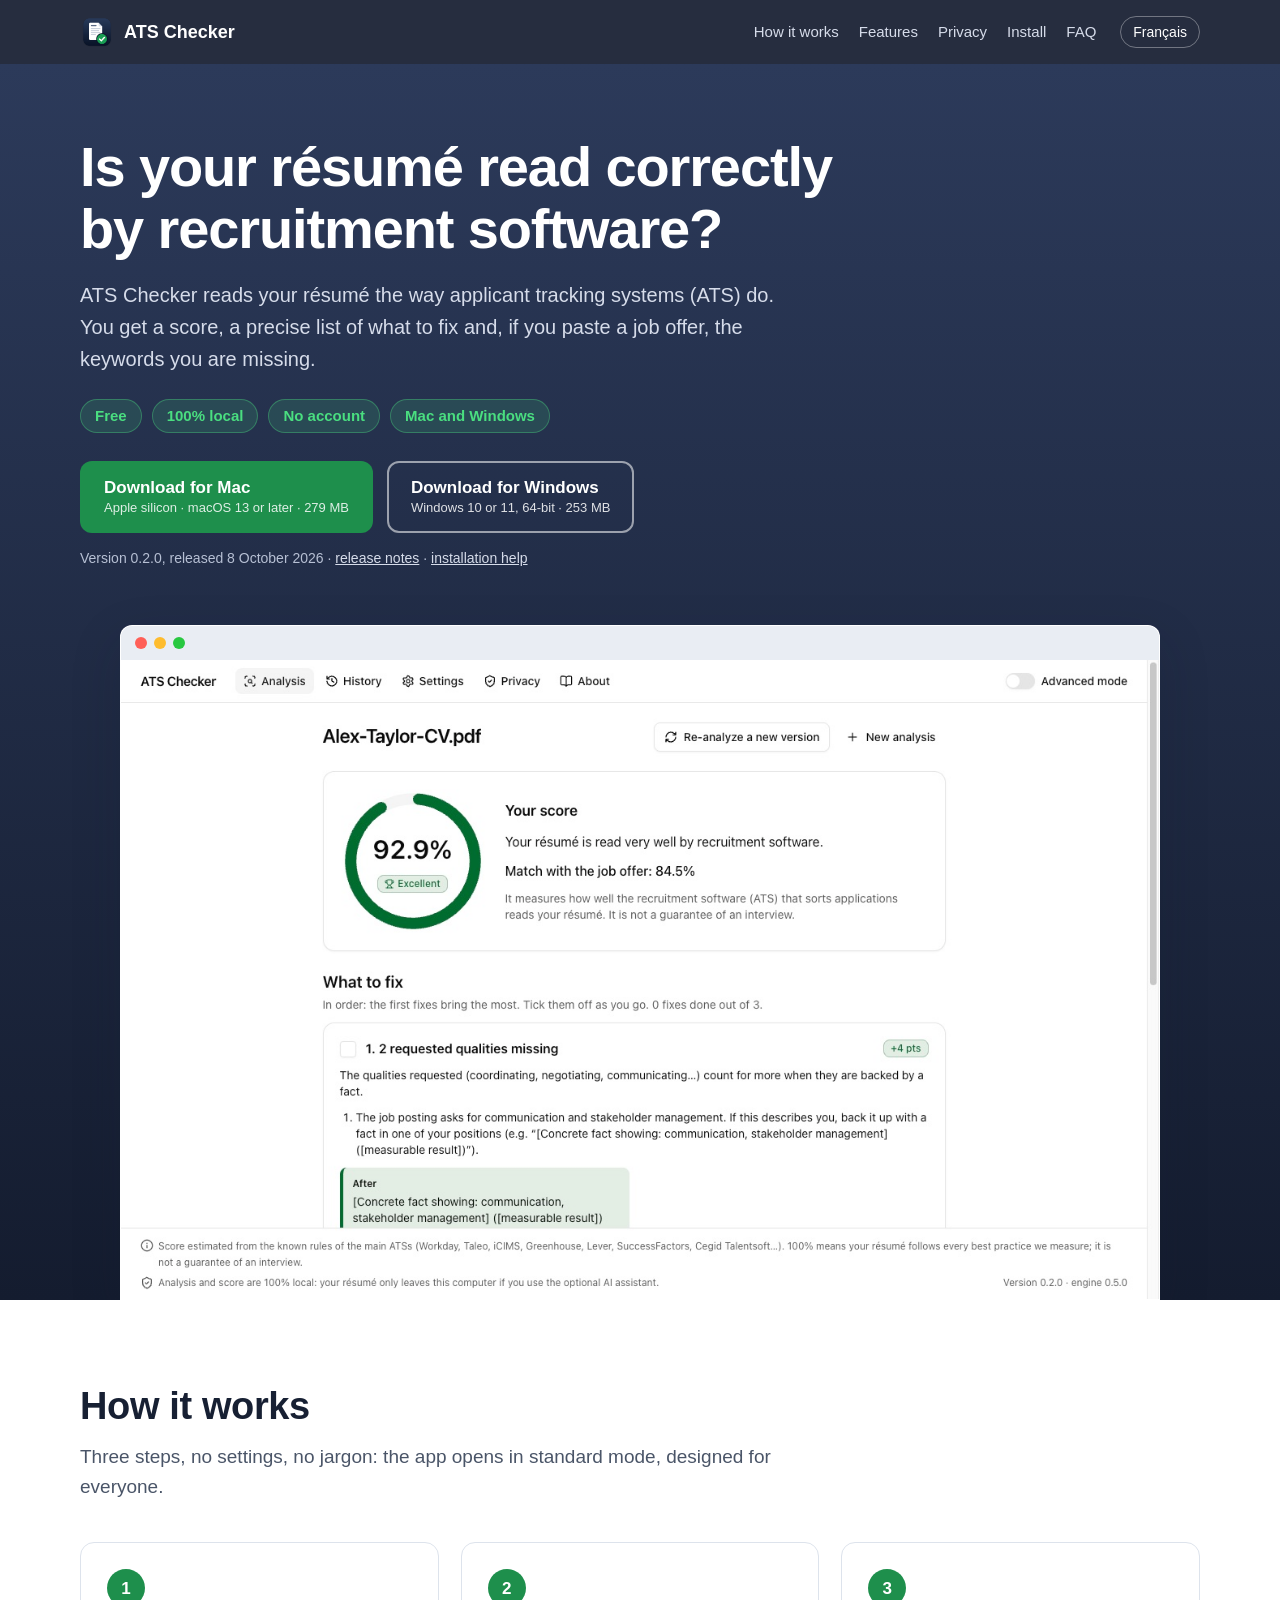
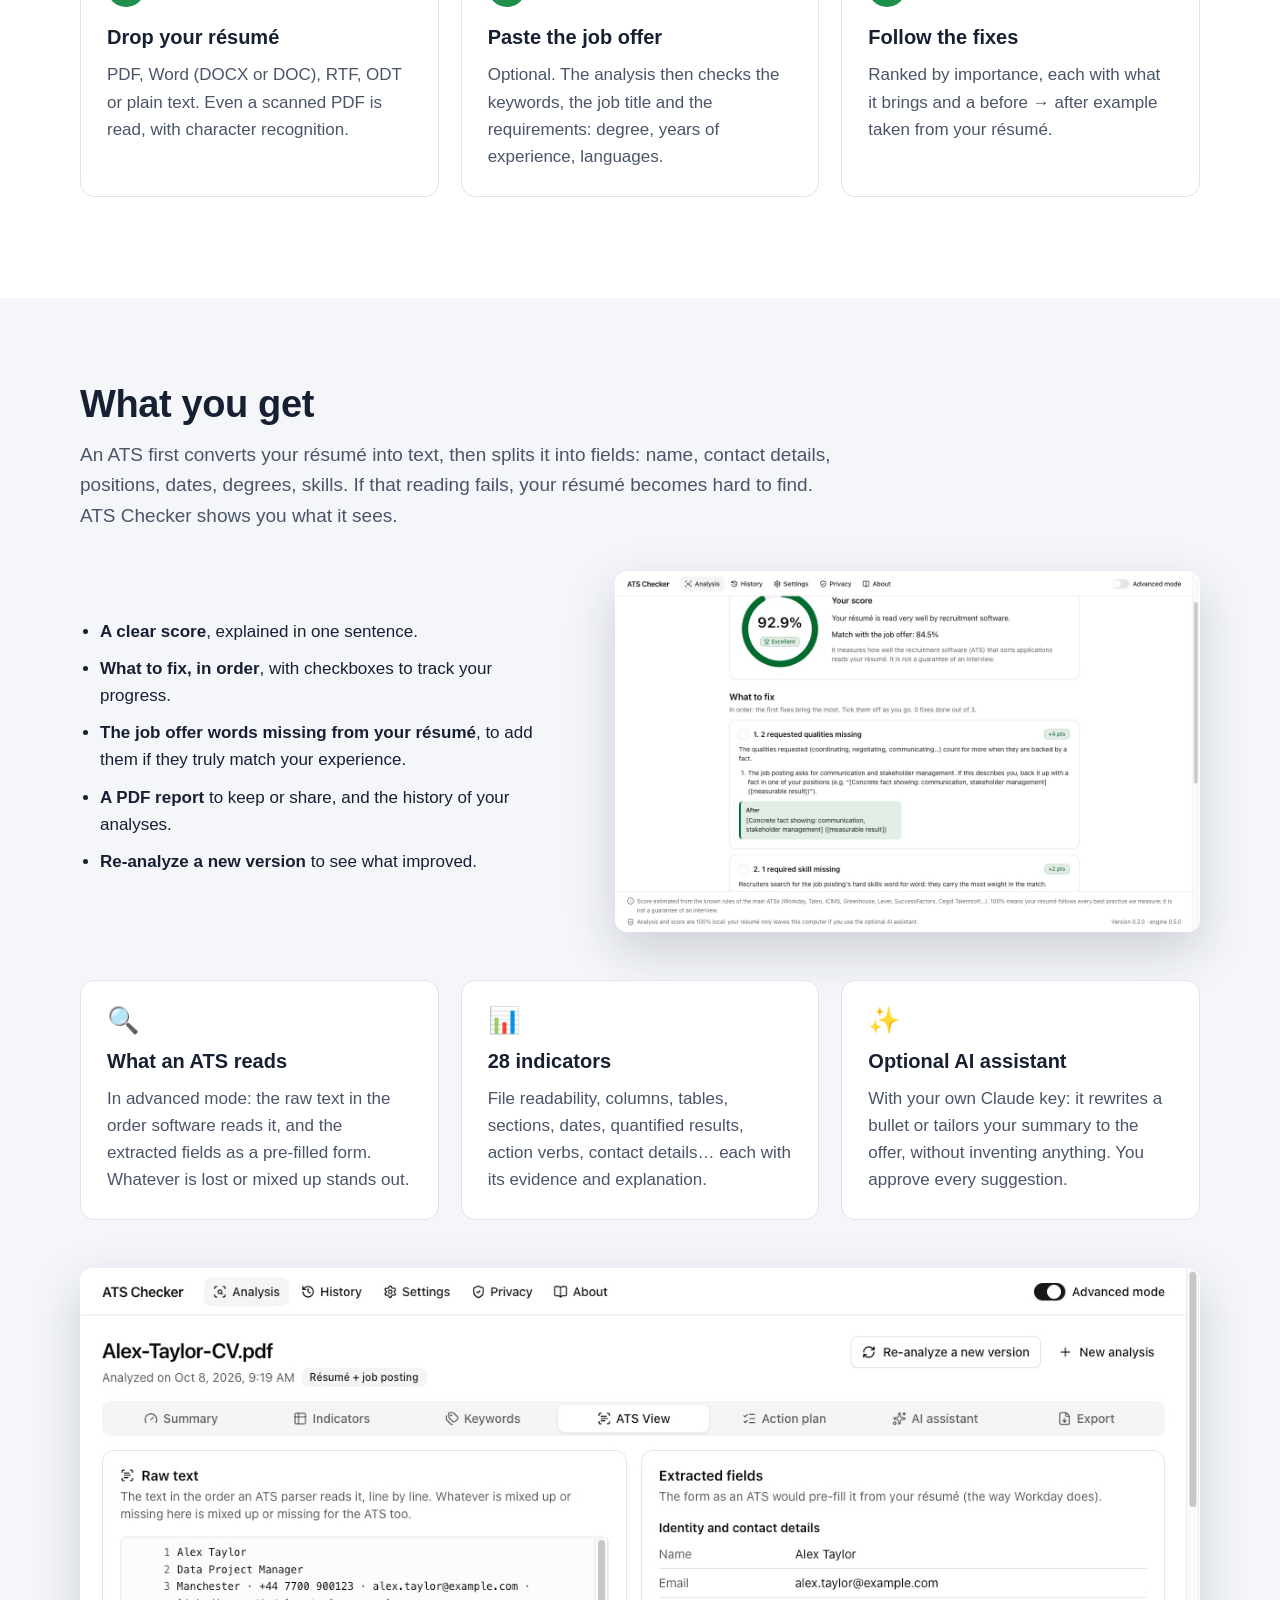
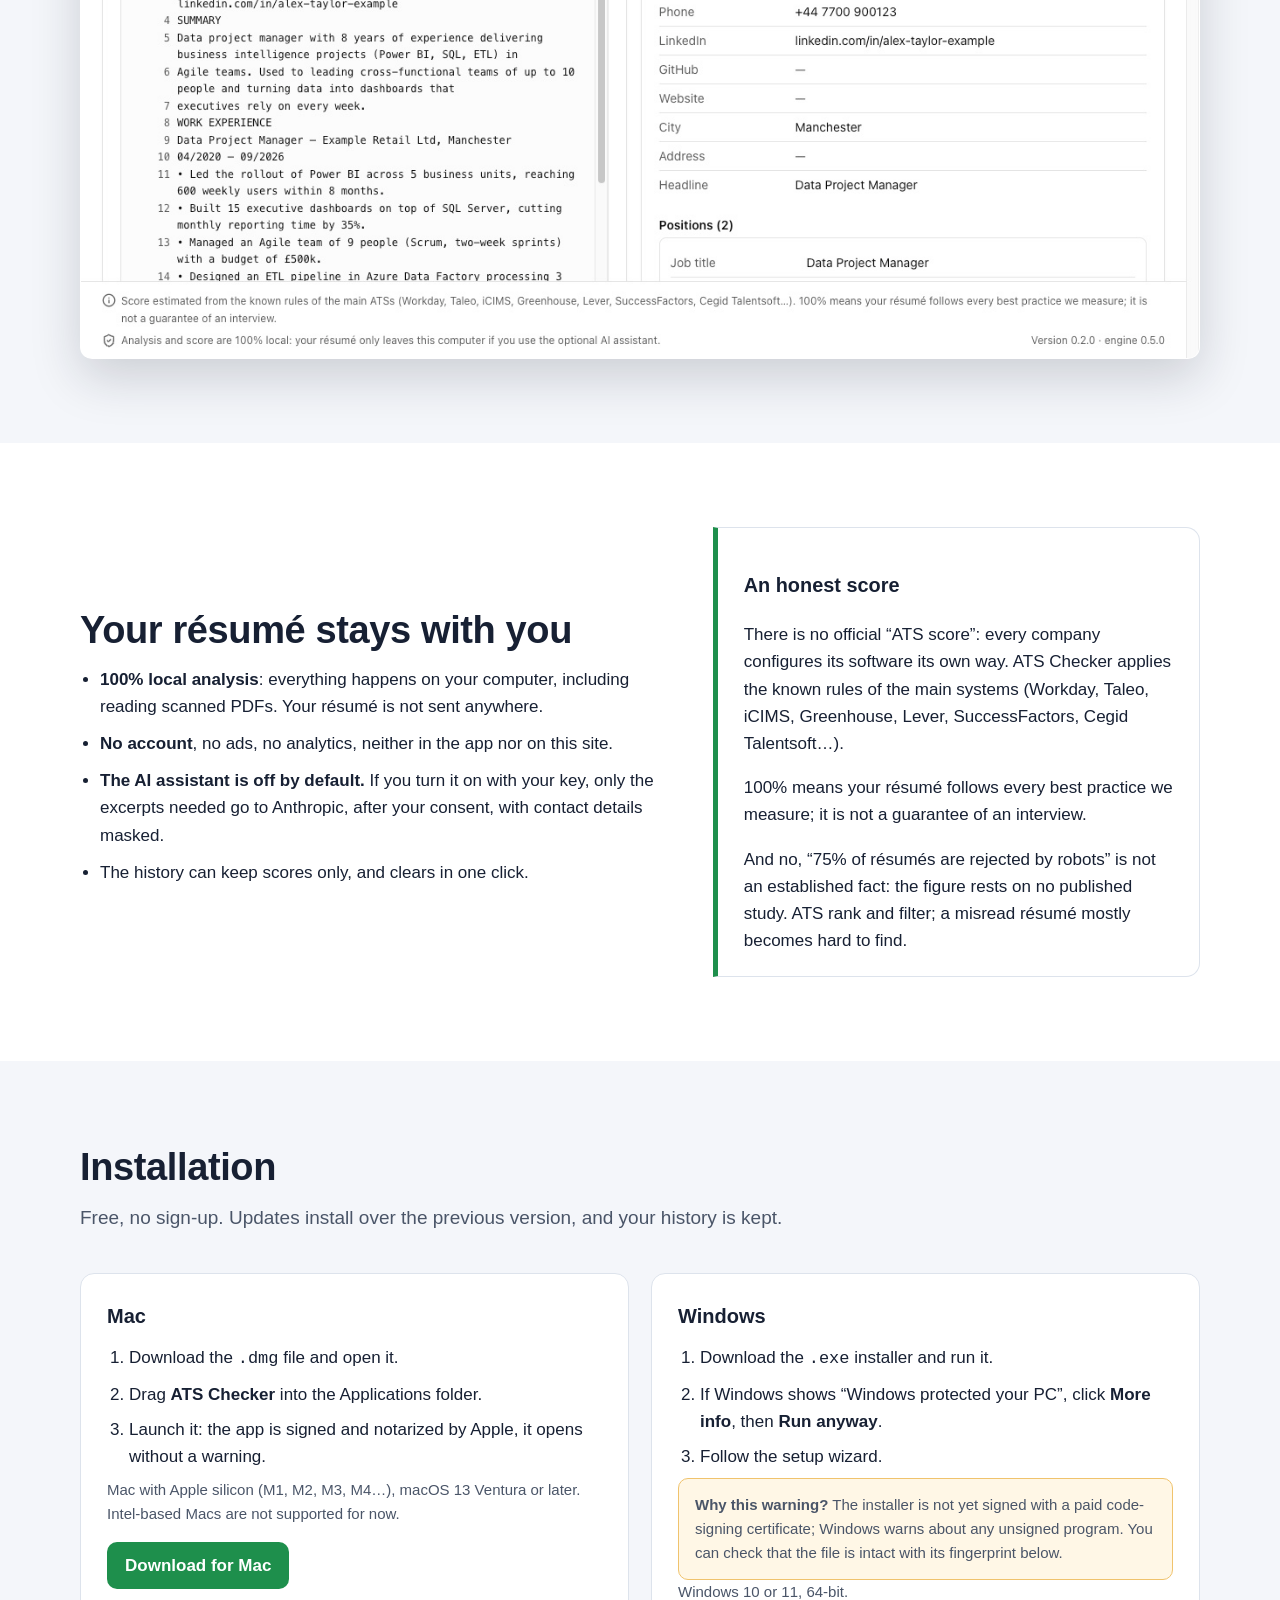
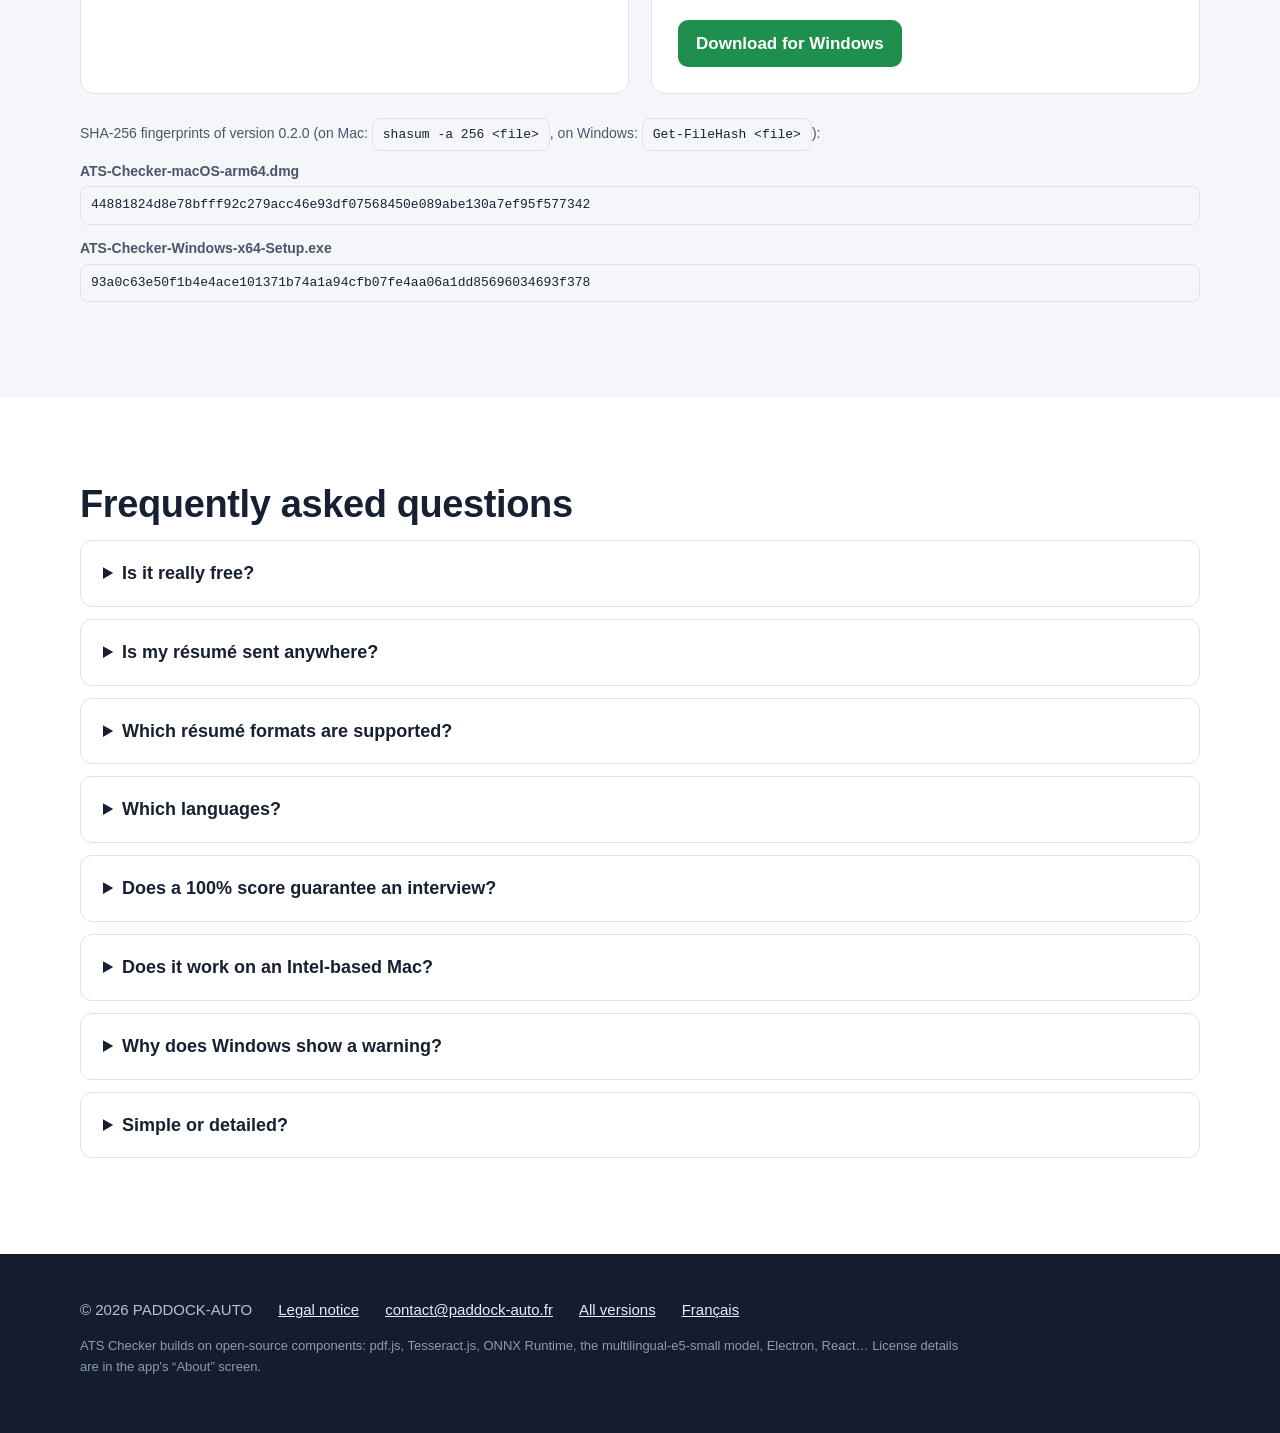
==== en/index.html @ d0466a70 "Site de présentation et de téléchargement d'ATS Checker (FR/EN) Page d'accueil, installation Mac et " ====
<!doctype html>
<html lang="en">
  <head>
    <meta charset="utf-8" />
    <meta name="viewport" content="width=device-width, initial-scale=1" />
    <title>ATS Checker — is your résumé read correctly by recruitment software?</title>
    <meta
      name="description"
      content="ATS Checker reads your résumé the way recruitment software (ATS) does: a score, a list of what to fix and the job offer keywords you are missing. Free, 100% local, for Mac and Windows."
    />
    <link rel="canonical" href="https://paddock-auto.github.io/ats-checker-site/en/" />
    <link rel="alternate" hreflang="fr" href="https://paddock-auto.github.io/ats-checker-site/" />
    <link rel="alternate" hreflang="en" href="https://paddock-auto.github.io/ats-checker-site/en/" />
    <link rel="alternate" hreflang="x-default" href="https://paddock-auto.github.io/ats-checker-site/" />
    <meta property="og:type" content="website" />
    <meta property="og:locale" content="en_GB" />
    <meta property="og:site_name" content="ATS Checker" />
    <meta property="og:title" content="ATS Checker — is your résumé read correctly by recruitment software?" />
    <meta
      property="og:description"
      content="A score, what to fix and the missing keywords. Free, 100% local, Mac and Windows."
    />
    <meta property="og:url" content="https://paddock-auto.github.io/ats-checker-site/en/" />
    <meta property="og:image" content="https://paddock-auto.github.io/ats-checker-site/assets/img/og-en.png" />
    <meta property="og:image:width" content="1200" />
    <meta property="og:image:height" content="630" />
    <meta name="twitter:card" content="summary_large_image" />
    <meta name="theme-color" content="#1f2a44" />
    <link rel="icon" type="image/png" sizes="32x32" href="../assets/img/favicon-32.png" />
    <link rel="icon" type="image/png" sizes="64x64" href="../assets/img/favicon-64.png" />
    <link rel="apple-touch-icon" href="../assets/img/apple-touch-icon.png" />
    <link rel="stylesheet" href="../assets/style.css" />
  </head>
  <body>
    <a class="skip-link" href="#content">Skip to content</a>

    <header class="site-header">
      <div class="container">
        <a class="brand" href="./">
          <img src="../assets/img/icon-512.png" alt="" width="34" height="34" />
          ATS Checker
        </a>
        <nav class="site-nav" aria-label="Sections">
          <a href="#how-it-works">How it works</a>
          <a href="#features">Features</a>
          <a href="#privacy">Privacy</a>
          <a href="#install">Install</a>
          <a href="#faq">FAQ</a>
        </nav>
        <a class="lang-switch" href="../" hreflang="fr" lang="fr">Français</a>
      </div>
    </header>

    <main id="content">
      <div class="hero">
        <div class="container">
          <h1>Is your résumé read correctly by recruitment software?</h1>
          <p class="lead">
            ATS Checker reads your résumé the way applicant tracking systems (ATS) do. You get a
            score, a precise list of what to fix and, if you paste a job offer, the keywords you
            are missing.
          </p>
          <ul class="pills">
            <li>Free</li>
            <li>100% local</li>
            <li>No account</li>
            <li>Mac and Windows</li>
          </ul>
          <div class="downloads">
            <a
              class="btn btn-primary"
              data-os="mac"
              href="https://github.com/PADDOCK-AUTO/ats-checker-site/releases/latest/download/ATS-Checker-macOS-arm64.dmg"
            >
              Download for Mac
              <small>Apple silicon · macOS 13 or later · 279 MB</small>
            </a>
            <a
              class="btn btn-secondary"
              data-os="win"
              href="https://github.com/PADDOCK-AUTO/ats-checker-site/releases/latest/download/ATS-Checker-Windows-x64-Setup.exe"
            >
              Download for Windows
              <small>Windows 10 or 11, 64-bit · 253 MB</small>
            </a>
          </div>
          <p class="release-meta">
            Version 0.2.0, released 8 October 2026 ·
            <a href="https://github.com/PADDOCK-AUTO/ats-checker-site/releases">release notes</a> ·
            <a href="#install">installation help</a>
          </p>
          <div class="hero-shot">
            <div class="window">
              <div class="window-bar" aria-hidden="true"><span></span><span></span><span></span></div>
              <img
                src="../assets/img/en-resultat.jpg"
                width="1280"
                height="788"
                alt="Result of an analysis in standard mode: the score, a plain-language sentence, the match with the job offer and the first fix to make."
              />
            </div>
          </div>
        </div>
      </div>

      <section id="how-it-works">
        <div class="container">
          <h2 class="section-title">How it works</h2>
          <p class="section-lead">
            Three steps, no settings, no jargon: the app opens in standard mode, designed for
            everyone.
          </p>
          <ol class="steps">
            <li>
              <h3>Drop your résumé</h3>
              <p>
                PDF, Word (DOCX or DOC), RTF, ODT or plain text. Even a scanned PDF is read, with
                character recognition.
              </p>
            </li>
            <li>
              <h3>Paste the job offer</h3>
              <p>
                Optional. The analysis then checks the keywords, the job title and the
                requirements: degree, years of experience, languages.
              </p>
            </li>
            <li>
              <h3>Follow the fixes</h3>
              <p>
                Ranked by importance, each with what it brings and a before → after example taken
                from your résumé.
              </p>
            </li>
          </ol>
        </div>
      </section>

      <section id="features" class="soft">
        <div class="container">
          <h2 class="section-title">What you get</h2>
          <p class="section-lead">
            An ATS first converts your résumé into text, then splits it into fields: name, contact
            details, positions, dates, degrees, skills. If that reading fails, your résumé becomes
            hard to find. ATS Checker shows you what it sees.
          </p>
          <div class="split">
            <ul>
              <li><strong>A clear score</strong>, explained in one sentence.</li>
              <li>
                <strong>What to fix, in order</strong>, with checkboxes to track your progress.
              </li>
              <li>
                <strong>The job offer words missing from your résumé</strong>, to add them if they
                truly match your experience.
              </li>
              <li>
                <strong>A PDF report</strong> to keep or share, and the history of your analyses.
              </li>
              <li><strong>Re-analyze a new version</strong> to see what improved.</li>
            </ul>
            <div class="window rounded">
              <img
                src="../assets/img/en-corrections.jpg"
                width="1280"
                height="788"
                alt="The list of fixes: each step has a checkbox, its gain in points and a before → after example."
              />
            </div>
          </div>

          <div class="grid" style="margin-top: 48px">
            <div class="card">
              <div class="icon" aria-hidden="true">🔍</div>
              <h3>What an ATS reads</h3>
              <p>
                In advanced mode: the raw text in the order software reads it, and the extracted
                fields as a pre-filled form. Whatever is lost or mixed up stands out.
              </p>
            </div>
            <div class="card">
              <div class="icon" aria-hidden="true">📊</div>
              <h3>28 indicators</h3>
              <p>
                File readability, columns, tables, sections, dates, quantified results, action
                verbs, contact details… each with its evidence and explanation.
              </p>
            </div>
            <div class="card">
              <div class="icon" aria-hidden="true">✨</div>
              <h3>Optional AI assistant</h3>
              <p>
                With your own Claude key: it rewrites a bullet or tailors your summary to the offer,
                without inventing anything. You approve every suggestion.
              </p>
            </div>
          </div>

          <div class="window rounded" style="margin-top: 48px">
            <img
              src="../assets/img/en-vue-ats.jpg"
              width="1280"
              height="788"
              alt="Advanced mode, ATS View tab: on the left the raw text read line by line, on the right the extracted fields (name, email, phone, positions)."
            />
          </div>
        </div>
      </section>

      <section id="privacy">
        <div class="container split reverse">
          <div>
            <h2 class="section-title">Your résumé stays with you</h2>
            <ul>
              <li>
                <strong>100% local analysis</strong>: everything happens on your computer, including
                reading scanned PDFs. Your résumé is not sent anywhere.
              </li>
              <li>
                <strong>No account</strong>, no ads, no analytics, neither in the app nor on this
                site.
              </li>
              <li>
                <strong>The AI assistant is off by default.</strong> If you turn it on with your
                key, only the excerpts needed go to Anthropic, after your consent, with contact
                details masked.
              </li>
              <li>The history can keep scores only, and clears in one click.</li>
            </ul>
          </div>
          <div class="notice">
            <h3>An honest score</h3>
            <p>
              There is no official “ATS score”: every company configures its software its own way.
              ATS Checker applies the known rules of the main systems (Workday, Taleo, iCIMS,
              Greenhouse, Lever, SuccessFactors, Cegid Talentsoft…).
            </p>
            <p>
              100% means your résumé follows every best practice we measure; it is not a guarantee
              of an interview.
            </p>
            <p>
              And no, “75% of résumés are rejected by robots” is not an established fact: the
              figure rests on no published study. ATS rank and filter; a misread résumé mostly
              becomes hard to find.
            </p>
          </div>
        </div>
      </section>

      <section id="install" class="soft">
        <div class="container">
          <h2 class="section-title">Installation</h2>
          <p class="section-lead">
            Free, no sign-up. Updates install over the previous version, and your history is kept.
          </p>
          <div class="install">
            <div class="card">
              <h3>Mac</h3>
              <ol>
                <li>Download the <code>.dmg</code> file and open it.</li>
                <li>Drag <strong>ATS Checker</strong> into the Applications folder.</li>
                <li>Launch it: the app is signed and notarized by Apple, it opens without a warning.</li>
              </ol>
              <p class="requirements">
                Mac with Apple silicon (M1, M2, M3, M4…), macOS 13 Ventura or later. Intel-based
                Macs are not supported for now.
              </p>
              <a
                class="dl-inline"
                href="https://github.com/PADDOCK-AUTO/ats-checker-site/releases/latest/download/ATS-Checker-macOS-arm64.dmg"
                >Download for Mac</a
              >
            </div>
            <div class="card">
              <h3>Windows</h3>
              <ol>
                <li>Download the <code>.exe</code> installer and run it.</li>
                <li>
                  If Windows shows “Windows protected your PC”, click <strong>More info</strong>,
                  then <strong>Run anyway</strong>.
                </li>
                <li>Follow the setup wizard.</li>
              </ol>
              <p class="warning">
                <strong>Why this warning?</strong> The installer is not yet signed with a paid
                code-signing certificate; Windows warns about any unsigned program. You can check
                that the file is intact with its fingerprint below.
              </p>
              <p class="requirements">Windows 10 or 11, 64-bit.</p>
              <a
                class="dl-inline"
                href="https://github.com/PADDOCK-AUTO/ats-checker-site/releases/latest/download/ATS-Checker-Windows-x64-Setup.exe"
                >Download for Windows</a
              >
            </div>
          </div>
          <div class="hash">
            <p>
              SHA-256 fingerprints of version 0.2.0 (on Mac:
              <code style="display: inline">shasum -a 256 &lt;file&gt;</code>, on Windows:
              <code style="display: inline">Get-FileHash &lt;file&gt;</code>):
            </p>
            <strong>ATS-Checker-macOS-arm64.dmg</strong>
            <code>44881824d8e78bfff92c279acc46e93df07568450e089abe130a7ef95f577342</code>
            <strong>ATS-Checker-Windows-x64-Setup.exe</strong>
            <code>93a0c63e50f1b4e4ace101371b74a1a94cfb07fe4aa06a1dd85696034693f378</code>
          </div>
        </div>
      </section>

      <section id="faq" class="faq">
        <div class="container">
          <h2 class="section-title">Frequently asked questions</h2>
          <details>
            <summary>Is it really free?</summary>
            <p>
              Yes: no subscription, no account, no ads. Only the optional AI assistant uses your
              own Claude API key; that usage is then billed to you directly by Anthropic.
            </p>
          </details>
          <details>
            <summary>Is my résumé sent anywhere?</summary>
            <p>
              No. The analysis runs entirely on your computer. Nothing leaves without your action:
              only the AI assistant, if you turn it on and consent, sends excerpts to Anthropic.
            </p>
          </details>
          <details>
            <summary>Which résumé formats are supported?</summary>
            <p>
              PDF (text or scanned), Word (DOCX, DOC), RTF, ODT, plain text, and even a PNG or JPG
              image. Text PDFs and Word files are the most reliable, for ATS Checker as for
              recruitment software.
            </p>
          </details>
          <details>
            <summary>Which languages?</summary>
            <p>
              Résumés and job offers can be in French or English: the language is detected
              automatically. The app is available in French and English.
            </p>
          </details>
          <details>
            <summary>Does a 100% score guarantee an interview?</summary>
            <p>
              No. It means your résumé follows every best practice we measure to be read and found
              correctly. The final choice is still a recruiter's.
            </p>
          </details>
          <details>
            <summary>Does it work on an Intel-based Mac?</summary>
            <p>Not for now: the Mac version requires Apple silicon (M1 and later).</p>
          </details>
          <details>
            <summary>Why does Windows show a warning?</summary>
            <p>
              The Windows installer is not signed yet, so Windows SmartScreen warns about it like
              any unsigned program. Click “More info”, then “Run anyway”. The Mac version is
              signed and notarized by Apple.
            </p>
          </details>
          <details>
            <summary>Simple or detailed?</summary>
            <p>
              The app opens in standard mode: your score and what to fix, without jargon. The
              “Advanced mode” switch shows every detail: indicators, keywords, the ATS view,
              exports and the AI assistant.
            </p>
          </details>
        </div>
      </section>
    </main>

    <footer class="site-footer">
      <div class="container">
        <div class="row">
          <span>© 2026 PADDOCK-AUTO</span>
          <a href="legal.html">Legal notice</a>
          <a href="mailto:contact@paddock-auto.fr">contact@paddock-auto.fr</a>
          <a href="https://github.com/PADDOCK-AUTO/ats-checker-site/releases">All versions</a>
          <a href="../" hreflang="fr" lang="fr">Français</a>
        </div>
        <p class="credits">
          ATS Checker builds on open-source components: pdf.js, Tesseract.js, ONNX Runtime, the
          multilingual-e5-small model, Electron, React… License details are in the app's “About”
          screen.
        </p>
      </div>
    </footer>

    <script>
      // Highlights the button for the detected system (without JavaScript, both stay visible).
      (function () {
        var p = (navigator.userAgentData && navigator.userAgentData.platform) || navigator.platform || '';
        var os = /mac/i.test(p) ? 'mac' : /win/i.test(p) ? 'win' : '';
        if (!os) return;
        document.querySelectorAll('.downloads [data-os]').forEach(function (a) {
          a.classList.add(a.getAttribute('data-os') === os ? 'is-detected' : 'not-detected');
        });
      })();
    </script>
  </body>
</html>
---- assets/style.css ----
/* ATS Checker — site de présentation. Aucune ressource externe : polices système, pas de suivi. */

:root {
  --navy: #1f2a44;
  --navy-deep: #141c2f;
  --green: #1e8f4c;
  --green-bright: #4ade80;
  --bg: #ffffff;
  --bg-soft: #f4f6fa;
  --text: #172033;
  --muted: #4a5568;
  --border: #dde3ec;
  --card: #ffffff;
  --link: #1d6b3d;
  --warn-bg: #fff7e6;
  --warn-border: #f0c36d;
  --radius: 14px;
  --shadow: 0 18px 50px rgba(20, 28, 47, 0.18);
  color-scheme: light dark;
}

@media (prefers-color-scheme: dark) {
  :root {
    --bg: #0f1524;
    --bg-soft: #151d30;
    --text: #e8ecf4;
    --muted: #a9b3c6;
    --border: #2a3550;
    --card: #182136;
    --link: #6ee7a0;
    --warn-bg: #2b2412;
    --warn-border: #8a6a24;
    --shadow: 0 18px 50px rgba(0, 0, 0, 0.5);
  }
}

* {
  box-sizing: border-box;
}

html {
  scroll-behavior: smooth;
}

@media (prefers-reduced-motion: reduce) {
  html {
    scroll-behavior: auto;
  }
}

body {
  margin: 0;
  font-family:
    -apple-system, BlinkMacSystemFont, 'Segoe UI', Roboto, 'Helvetica Neue', Arial, sans-serif;
  font-size: 17px;
  line-height: 1.6;
  color: var(--text);
  background: var(--bg);
}

img {
  max-width: 100%;
  height: auto;
}

a {
  color: var(--link);
}

a:focus-visible,
button:focus-visible,
summary:focus-visible {
  outline: 3px solid var(--green-bright);
  outline-offset: 3px;
  border-radius: 6px;
}

.container {
  width: min(1120px, 100% - 40px);
  margin-inline: auto;
}

.skip-link {
  position: absolute;
  left: -999px;
  top: 8px;
  background: var(--bg);
  padding: 8px 12px;
  z-index: 100;
}

.skip-link:focus {
  left: 8px;
}

/* ── En-tête ─────────────────────────────────────────────────────────────── */

.site-header {
  position: sticky;
  top: 0;
  z-index: 50;
  background: rgba(20, 28, 47, 0.92);
  backdrop-filter: blur(10px);
  color: #fff;
}

.site-header .container {
  display: flex;
  align-items: center;
  gap: 24px;
  min-height: 64px;
}

.brand {
  display: flex;
  align-items: center;
  gap: 10px;
  color: #fff;
  text-decoration: none;
  font-weight: 700;
  font-size: 18px;
}

.brand img {
  width: 34px;
  height: 34px;
}

.site-nav {
  display: flex;
  gap: 20px;
  margin-left: auto;
}

.site-nav a {
  color: #d6dcea;
  text-decoration: none;
  font-size: 15px;
}

.site-nav a:hover {
  color: #fff;
}

.lang-switch {
  color: #fff;
  border: 1px solid rgba(255, 255, 255, 0.35);
  border-radius: 999px;
  padding: 4px 12px;
  font-size: 14px;
  text-decoration: none;
}

@media (max-width: 860px) {
  .site-nav {
    display: none;
  }
  .lang-switch {
    margin-left: auto;
  }
}

/* ── Boutons ─────────────────────────────────────────────────────────────── */

.btn {
  display: inline-flex;
  flex-direction: column;
  align-items: flex-start;
  gap: 2px;
  padding: 14px 22px;
  border-radius: 12px;
  text-decoration: none;
  font-weight: 700;
  font-size: 17px;
  line-height: 1.25;
  border: 2px solid transparent;
  transition: transform 0.15s ease;
}

.btn:hover {
  transform: translateY(-1px);
}

.btn small {
  font-weight: 500;
  font-size: 13px;
  opacity: 0.85;
}

.btn-primary {
  background: var(--green);
  color: #fff;
}

.btn-secondary {
  background: transparent;
  color: #fff;
  border-color: rgba(255, 255, 255, 0.55);
}

.btn.is-detected {
  background: var(--green);
  color: #fff;
  border-color: transparent;
}

.btn.not-detected {
  background: transparent;
  color: #fff;
  border-color: rgba(255, 255, 255, 0.55);
}

/* ── Accroche ────────────────────────────────────────────────────────────── */

.hero {
  background: linear-gradient(180deg, #2c3a5a 0%, var(--navy-deep) 100%);
  color: #fff;
  padding: 72px 0 0;
  overflow: hidden;
}

.hero h1 {
  font-size: clamp(34px, 5vw, 56px);
  line-height: 1.1;
  margin: 0 0 20px;
  max-width: 820px;
  letter-spacing: -0.02em;
}

.hero .lead {
  font-size: 20px;
  color: #d6dcea;
  max-width: 720px;
  margin: 0 0 24px;
}

.pills {
  display: flex;
  flex-wrap: wrap;
  gap: 10px;
  margin: 0 0 28px;
  padding: 0;
  list-style: none;
}

.pills li {
  background: rgba(74, 222, 128, 0.14);
  color: var(--green-bright);
  border: 1px solid rgba(74, 222, 128, 0.35);
  padding: 4px 14px;
  border-radius: 999px;
  font-size: 15px;
  font-weight: 600;
}

.downloads {
  display: flex;
  flex-wrap: wrap;
  gap: 14px;
}

.release-meta {
  color: #b7c0d4;
  font-size: 14px;
  margin: 14px 0 0;
}

.release-meta a {
  color: #d6dcea;
}

.hero-shot {
  margin: 56px auto 0;
  width: min(1040px, 100%);
}

/* Capture dans un cadre de fenêtre. */
.window {
  border-radius: 12px 12px 0 0;
  overflow: hidden;
  box-shadow: var(--shadow);
  background: #fff;
  border: 1px solid rgba(255, 255, 255, 0.12);
}

.window-bar {
  display: flex;
  gap: 7px;
  padding: 11px 14px;
  background: #e9edf3;
}

.window-bar span {
  width: 12px;
  height: 12px;
  border-radius: 50%;
  background: #c4cad6;
}

.window-bar span:nth-child(1) {
  background: #ff5f57;
}
.window-bar span:nth-child(2) {
  background: #febc2e;
}
.window-bar span:nth-child(3) {
  background: #28c840;
}

.window img {
  display: block;
  width: 100%;
}

.window.rounded {
  border-radius: 12px;
}

/* ── Sections ────────────────────────────────────────────────────────────── */

section {
  padding: 84px 0;
}

section.soft {
  background: var(--bg-soft);
}

.section-title {
  font-size: clamp(28px, 3.4vw, 38px);
  line-height: 1.2;
  margin: 0 0 12px;
  letter-spacing: -0.01em;
}

.section-lead {
  color: var(--muted);
  font-size: 19px;
  max-width: 760px;
  margin: 0 0 40px;
}

.steps {
  display: grid;
  grid-template-columns: repeat(3, 1fr);
  gap: 22px;
  counter-reset: step;
  padding: 0;
  list-style: none;
}

.steps li {
  background: var(--card);
  border: 1px solid var(--border);
  border-radius: var(--radius);
  padding: 26px;
}

.steps li::before {
  counter-increment: step;
  content: counter(step);
  display: grid;
  place-items: center;
  width: 38px;
  height: 38px;
  border-radius: 50%;
  background: var(--green);
  color: #fff;
  font-weight: 700;
  margin-bottom: 14px;
}

.steps h3,
.card h3 {
  margin: 0 0 8px;
  font-size: 20px;
}

.steps p,
.card p {
  margin: 0;
  color: var(--muted);
}

.grid {
  display: grid;
  grid-template-columns: repeat(3, 1fr);
  gap: 22px;
}

.card {
  background: var(--card);
  border: 1px solid var(--border);
  border-radius: var(--radius);
  padding: 26px;
}

.card .icon {
  font-size: 26px;
  line-height: 1;
  margin-bottom: 12px;
}

.split {
  display: grid;
  grid-template-columns: 1fr 1.2fr;
  gap: 48px;
  align-items: center;
}

.split.reverse {
  grid-template-columns: 1.2fr 1fr;
}

.split ul {
  padding-left: 20px;
  margin: 0;
}

.split li {
  margin-bottom: 10px;
}

@media (max-width: 900px) {
  .steps,
  .grid,
  .split,
  .split.reverse {
    grid-template-columns: 1fr;
  }
  section {
    padding: 60px 0;
  }
}

.notice {
  border-left: 5px solid var(--green);
  background: var(--card);
  border-radius: 0 var(--radius) var(--radius) 0;
  padding: 22px 26px;
  border-top: 1px solid var(--border);
  border-right: 1px solid var(--border);
  border-bottom: 1px solid var(--border);
}

.notice p:last-child {
  margin-bottom: 0;
}

/* ── Installation ────────────────────────────────────────────────────────── */

.install {
  display: grid;
  grid-template-columns: 1fr 1fr;
  gap: 22px;
}

@media (max-width: 900px) {
  .install {
    grid-template-columns: 1fr;
  }
}

.install .card ol {
  padding-left: 22px;
  margin: 12px 0 0;
}

.install .card li {
  margin-bottom: 8px;
}

.requirements {
  font-size: 15px;
  color: var(--muted);
  margin: 14px 0 0;
}

.warning {
  background: var(--warn-bg);
  border: 1px solid var(--warn-border);
  border-radius: 10px;
  padding: 14px 16px;
  margin: 16px 0 0;
  font-size: 15px;
}

.dl-inline {
  display: inline-block;
  margin-top: 16px;
  background: var(--green);
  color: #fff;
  padding: 10px 18px;
  border-radius: 10px;
  text-decoration: none;
  font-weight: 700;
}

.hash {
  margin-top: 28px;
  font-size: 14px;
  color: var(--muted);
}

.hash code {
  display: block;
  word-break: break-all;
  background: var(--bg-soft);
  border: 1px solid var(--border);
  border-radius: 8px;
  padding: 8px 10px;
  margin: 4px 0 12px;
  color: var(--text);
  font-size: 13px;
}

/* ── FAQ ─────────────────────────────────────────────────────────────────── */

.faq details {
  border: 1px solid var(--border);
  background: var(--card);
  border-radius: 12px;
  padding: 4px 22px;
  margin-bottom: 12px;
}

.faq summary {
  cursor: pointer;
  font-weight: 650;
  padding: 14px 0;
  font-size: 18px;
}

.faq details p {
  margin: 0 0 16px;
  color: var(--muted);
}

/* ── Pied de page ────────────────────────────────────────────────────────── */

.site-footer {
  background: var(--navy-deep);
  color: #b7c0d4;
  padding: 44px 0;
  font-size: 15px;
}

.site-footer a {
  color: #e8ecf4;
}

.site-footer .row {
  display: flex;
  flex-wrap: wrap;
  gap: 12px 26px;
  align-items: center;
  margin-bottom: 14px;
}

.site-footer .credits {
  font-size: 13px;
  color: #8f9ab0;
  max-width: 900px;
}

/* ── Pages de texte (mentions légales) ───────────────────────────────────── */

.prose {
  max-width: 820px;
  padding: 56px 0 84px;
}

.prose h1 {
  font-size: 36px;
  margin: 0 0 24px;
}

.prose h2 {
  font-size: 22px;
  margin: 36px 0 10px;
}

.prose p,
.prose li {
  color: var(--text);
}
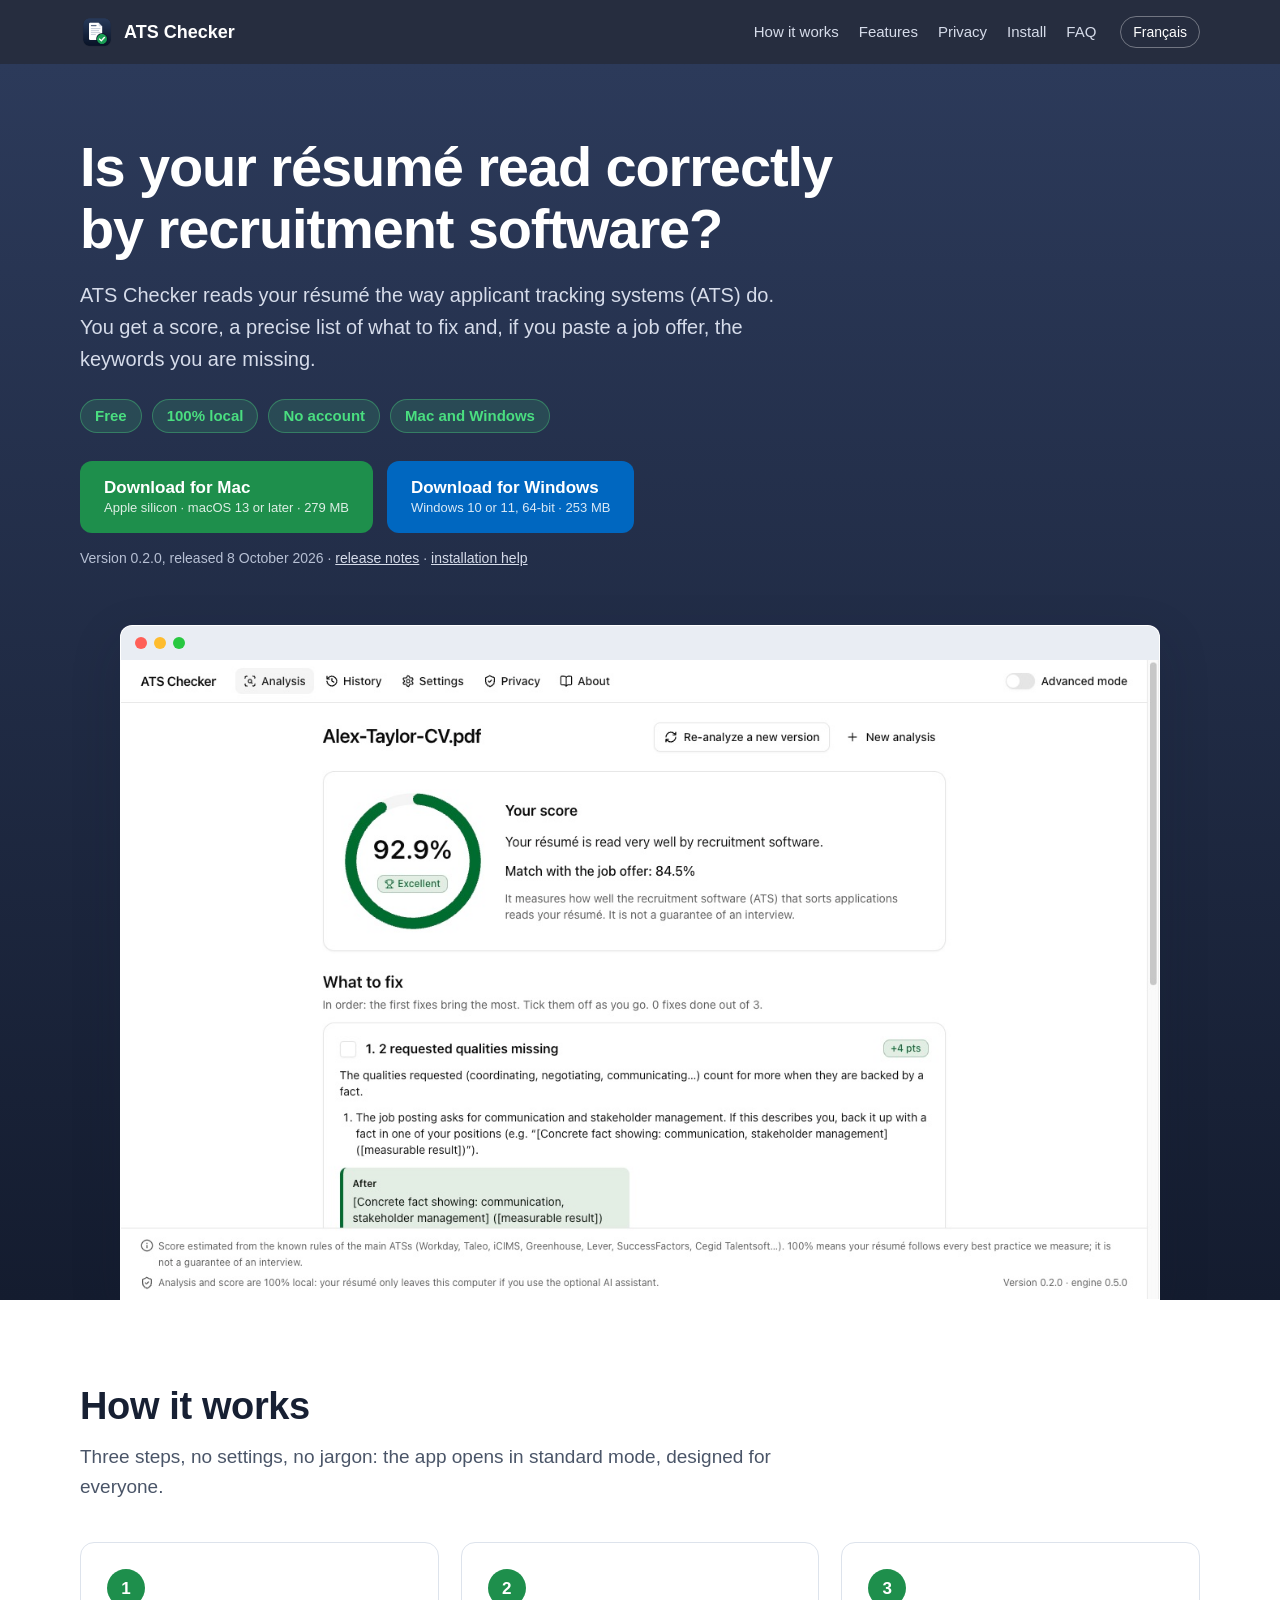
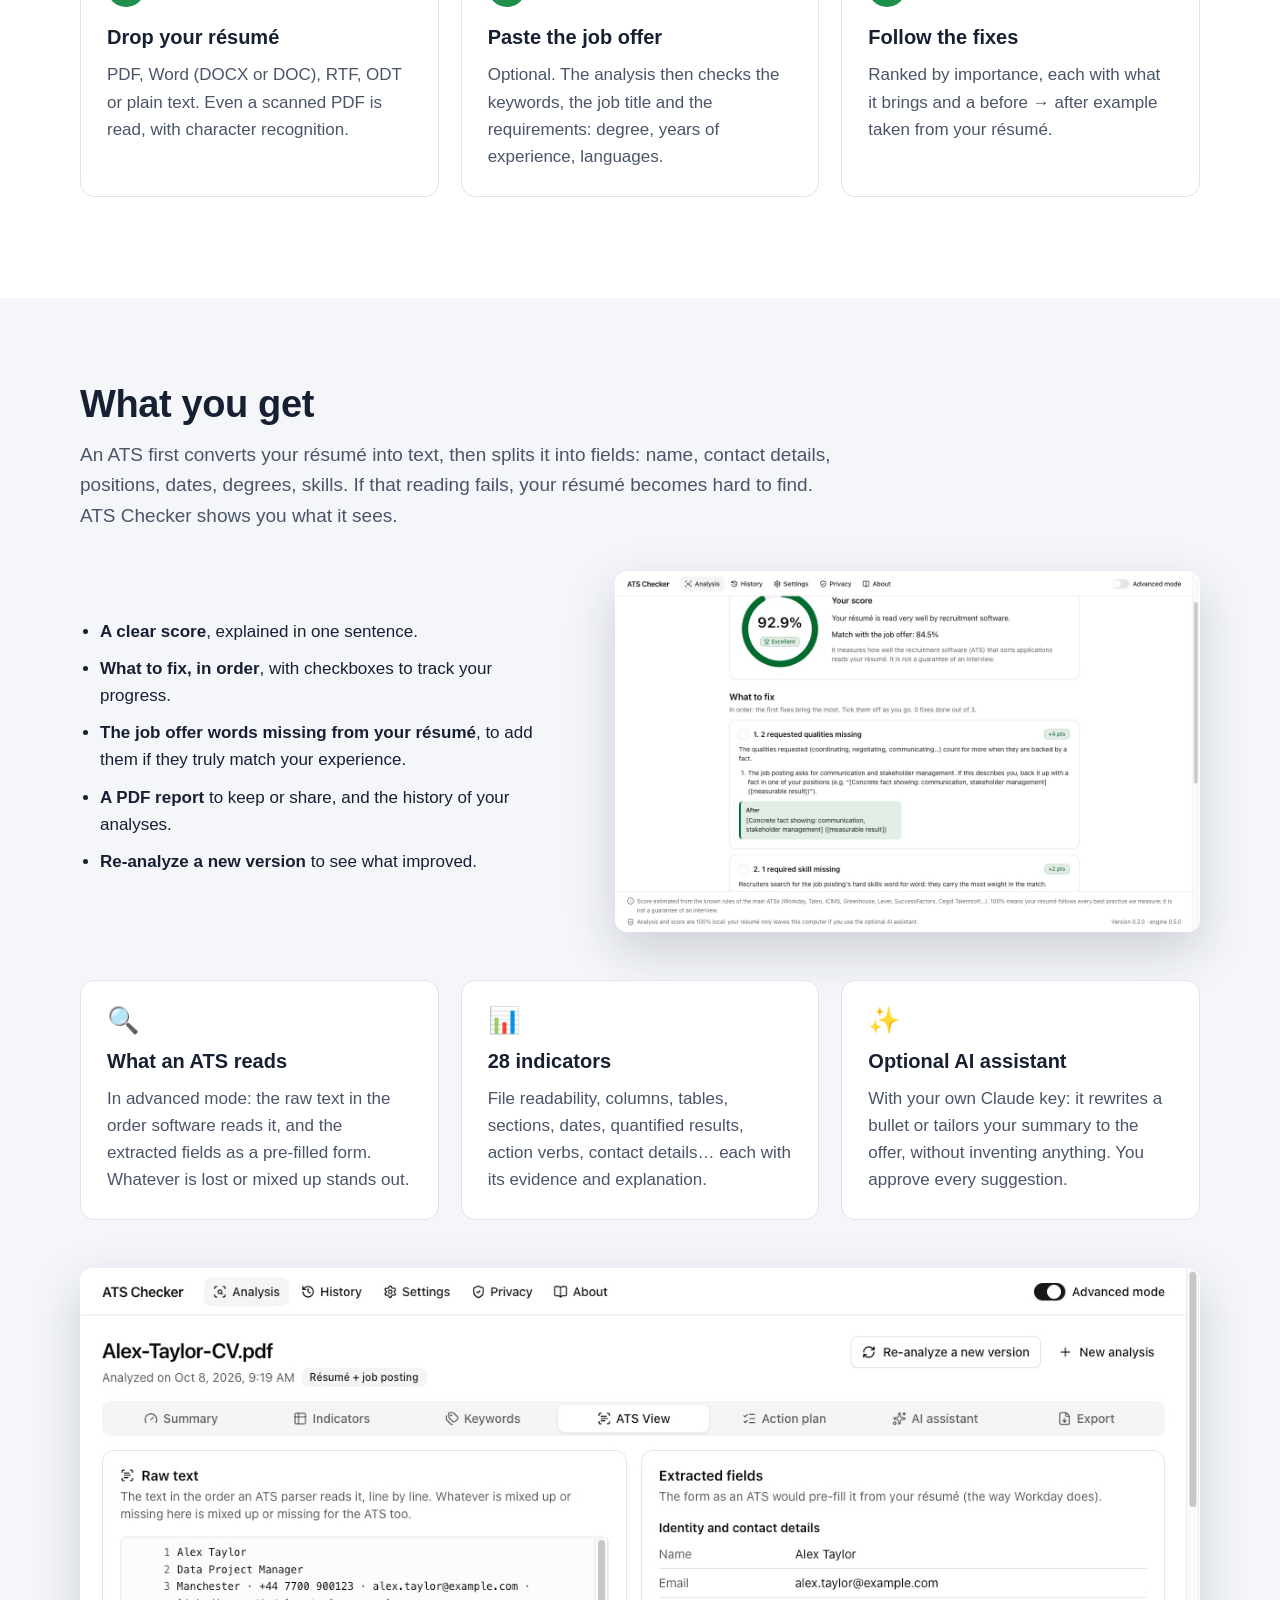
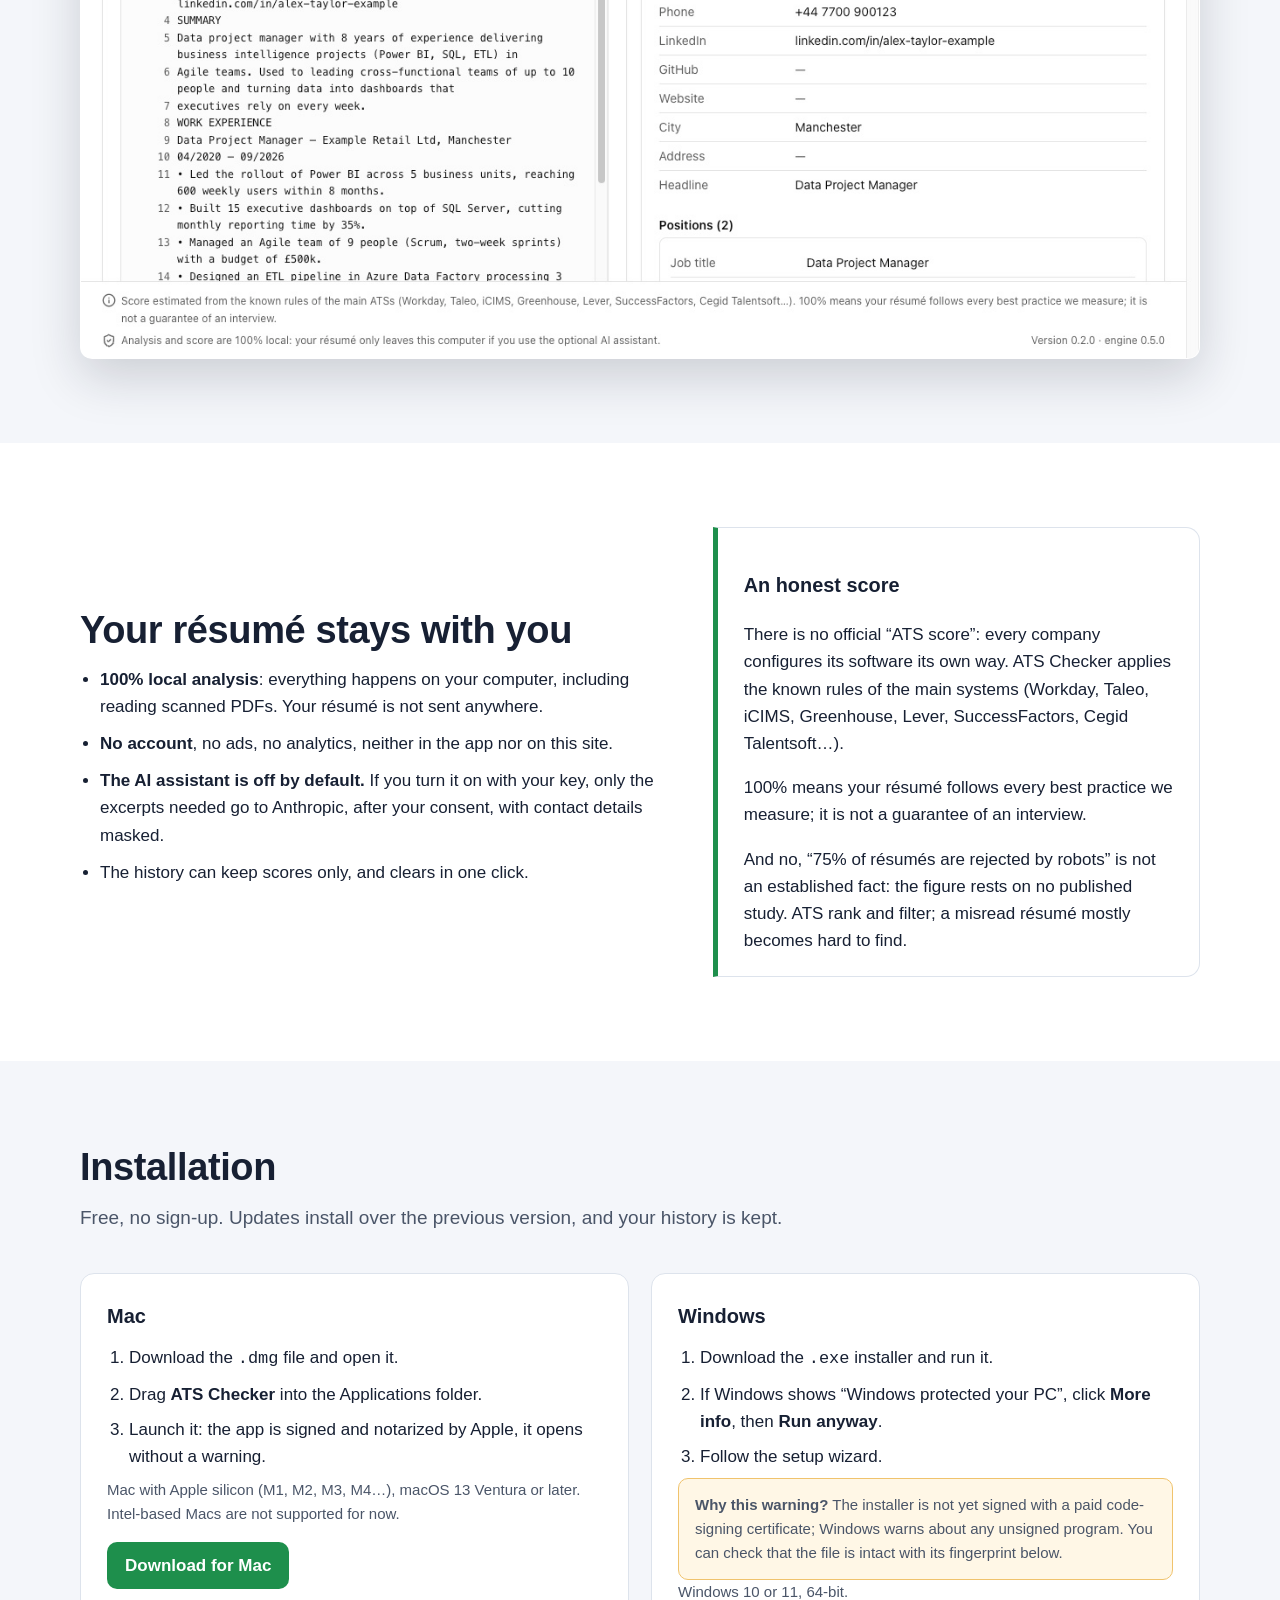
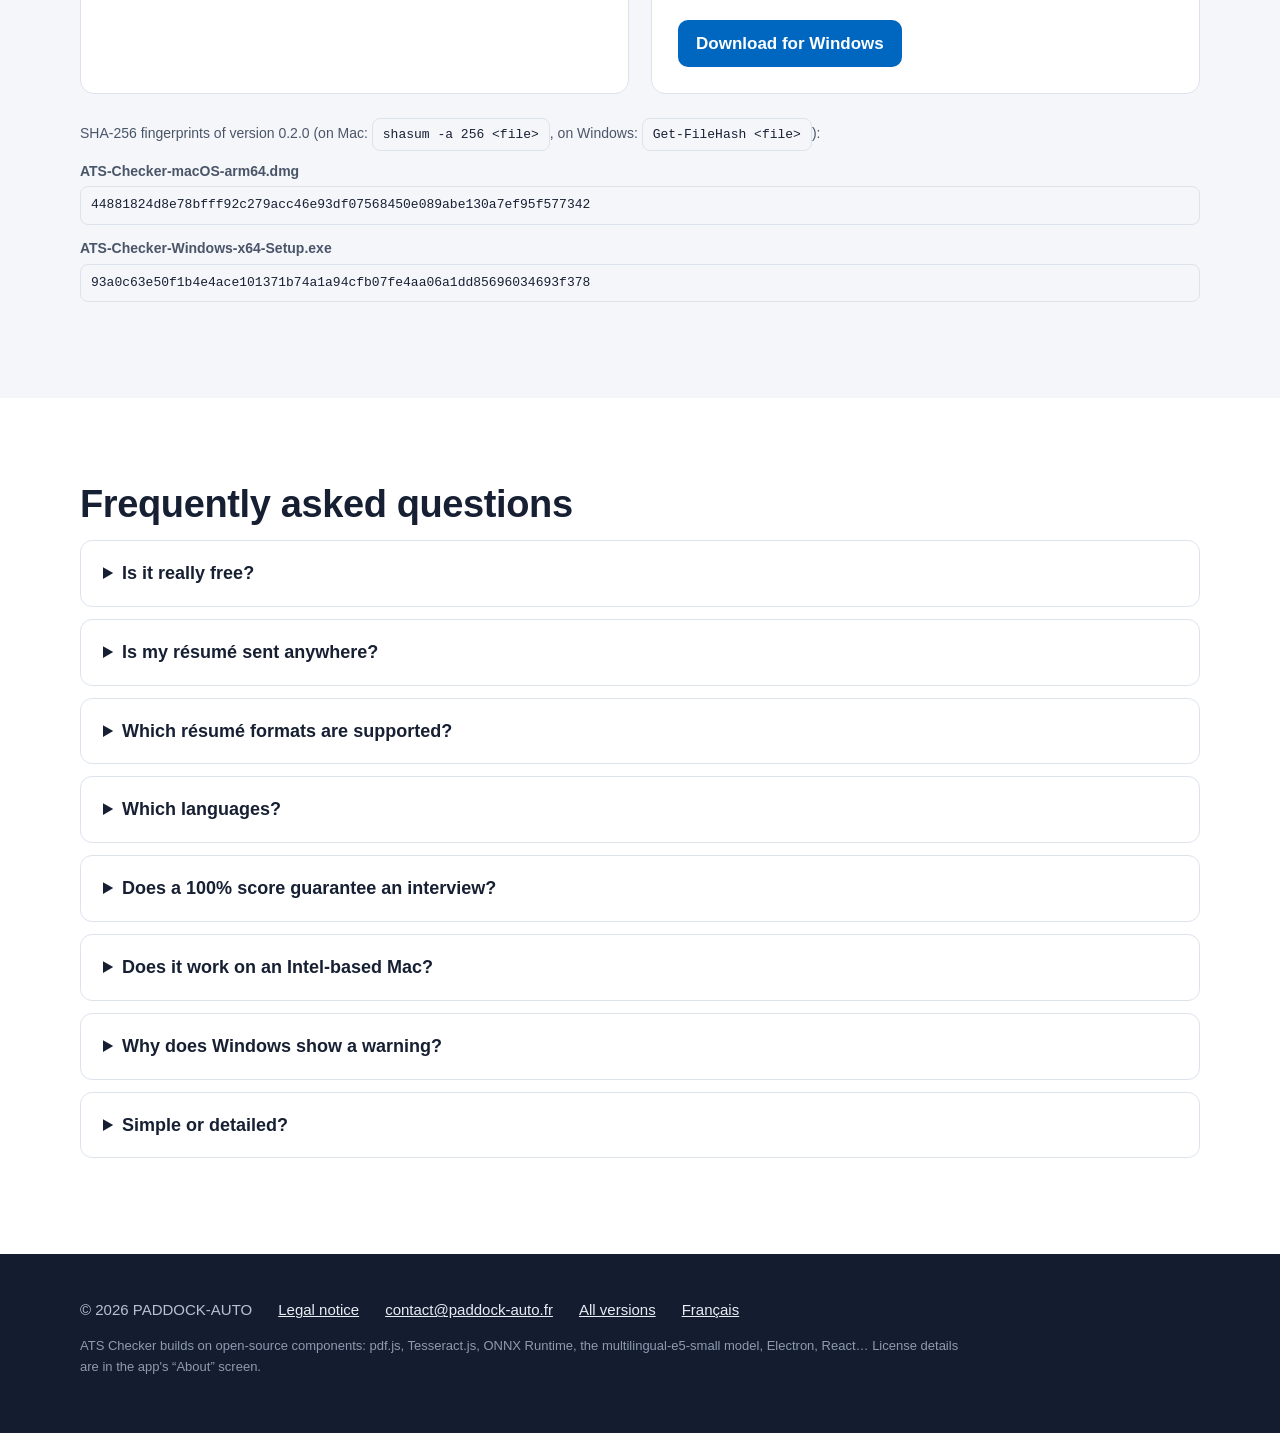
==== commit c6a0a42a: "Mentions légales : Willy Pontvianne seul éditeur ; bouton Windows en bleu Co-Authored-By: Claude Opu" ====
--- a/en/index.html
+++ b/en/index.html
@@ -29,7 +29,7 @@
     <link rel="icon" type="image/png" sizes="32x32" href="../assets/img/favicon-32.png" />
     <link rel="icon" type="image/png" sizes="64x64" href="../assets/img/favicon-64.png" />
     <link rel="apple-touch-icon" href="../assets/img/apple-touch-icon.png" />
-    <link rel="stylesheet" href="../assets/style.css" />
+    <link rel="stylesheet" href="../assets/style.css?v=2" />
   </head>
   <body>
     <a class="skip-link" href="#content">Skip to content</a>
@@ -68,16 +68,14 @@
           </ul>
           <div class="downloads">
             <a
-              class="btn btn-primary"
-              data-os="mac"
+              class="btn btn-mac"
               href="https://github.com/PADDOCK-AUTO/ats-checker-site/releases/latest/download/ATS-Checker-macOS-arm64.dmg"
             >
               Download for Mac
               <small>Apple silicon · macOS 13 or later · 279 MB</small>
             </a>
             <a
-              class="btn btn-secondary"
-              data-os="win"
+              class="btn btn-windows"
               href="https://github.com/PADDOCK-AUTO/ats-checker-site/releases/latest/download/ATS-Checker-Windows-x64-Setup.exe"
             >
               Download for Windows
@@ -289,7 +287,7 @@
               </p>
               <p class="requirements">Windows 10 or 11, 64-bit.</p>
               <a
-                class="dl-inline"
+                class="dl-inline dl-windows"
                 href="https://github.com/PADDOCK-AUTO/ats-checker-site/releases/latest/download/ATS-Checker-Windows-x64-Setup.exe"
                 >Download for Windows</a
               >
@@ -389,16 +387,5 @@
       </div>
     </footer>
 
-    <script>
-      // Highlights the button for the detected system (without JavaScript, both stay visible).
-      (function () {
-        var p = (navigator.userAgentData && navigator.userAgentData.platform) || navigator.platform || '';
-        var os = /mac/i.test(p) ? 'mac' : /win/i.test(p) ? 'win' : '';
-        if (!os) return;
-        document.querySelectorAll('.downloads [data-os]').forEach(function (a) {
-          a.classList.add(a.getAttribute('data-os') === os ? 'is-detected' : 'not-detected');
-        });
-      })();
-    </script>
   </body>
 </html>
--- a/assets/style.css
+++ b/assets/style.css
@@ -5,6 +5,8 @@
   --navy-deep: #141c2f;
   --green: #1e8f4c;
   --green-bright: #4ade80;
+  /* Bleu Windows (bouton de téléchargement) : contraste 5,3:1 avec le blanc. */
+  --blue: #0067c0;
   --bg: #ffffff;
   --bg-soft: #f4f6fa;
   --text: #172033;
@@ -187,27 +189,14 @@
   opacity: 0.85;
 }
 
-.btn-primary {
+.btn-mac {
   background: var(--green);
   color: #fff;
 }
 
-.btn-secondary {
-  background: transparent;
-  color: #fff;
-  border-color: rgba(255, 255, 255, 0.55);
-}
-
-.btn.is-detected {
-  background: var(--green);
-  color: #fff;
-  border-color: transparent;
-}
-
-.btn.not-detected {
-  background: transparent;
-  color: #fff;
-  border-color: rgba(255, 255, 255, 0.55);
+.btn-windows {
+  background: var(--blue);
+  color: #fff;
 }
 
 /* ── Accroche ────────────────────────────────────────────────────────────── */
@@ -494,6 +483,10 @@
   border-radius: 10px;
   text-decoration: none;
   font-weight: 700;
+}
+
+.dl-inline.dl-windows {
+  background: var(--blue);
 }
 
 .hash {
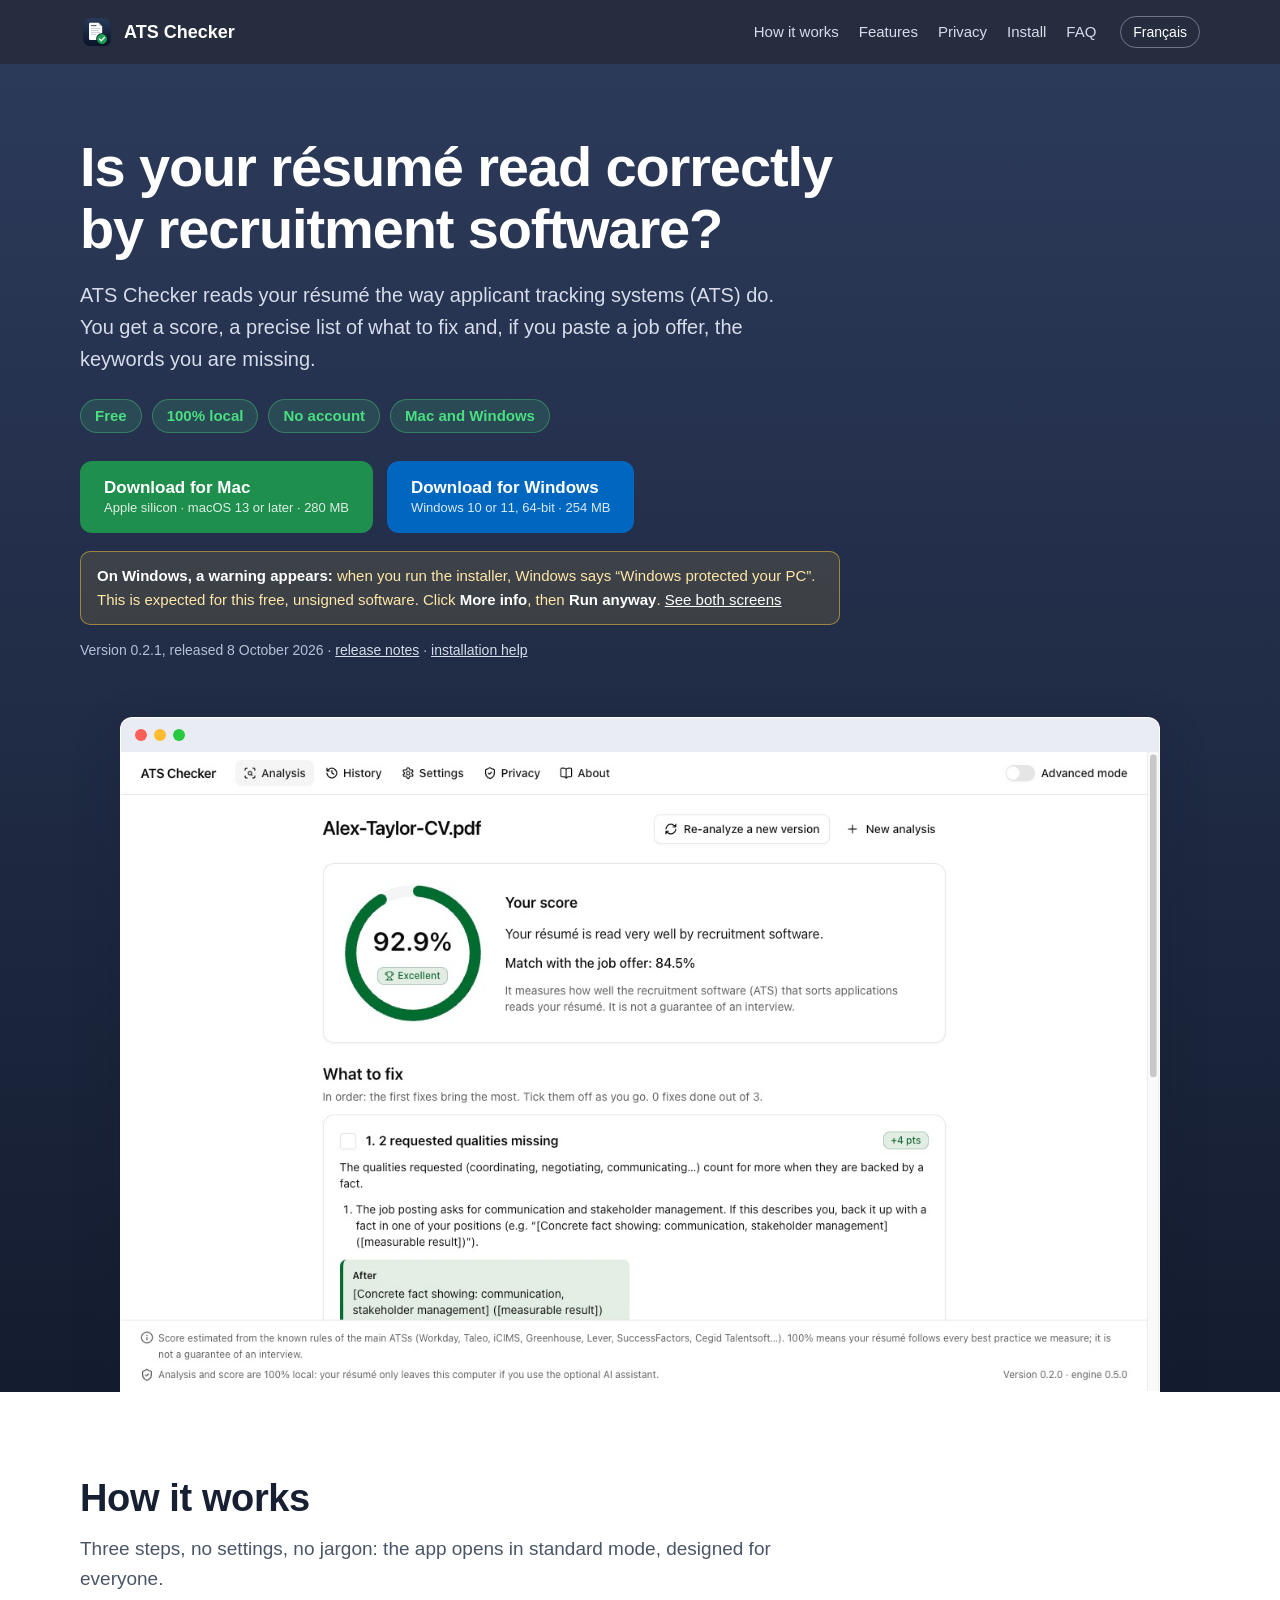
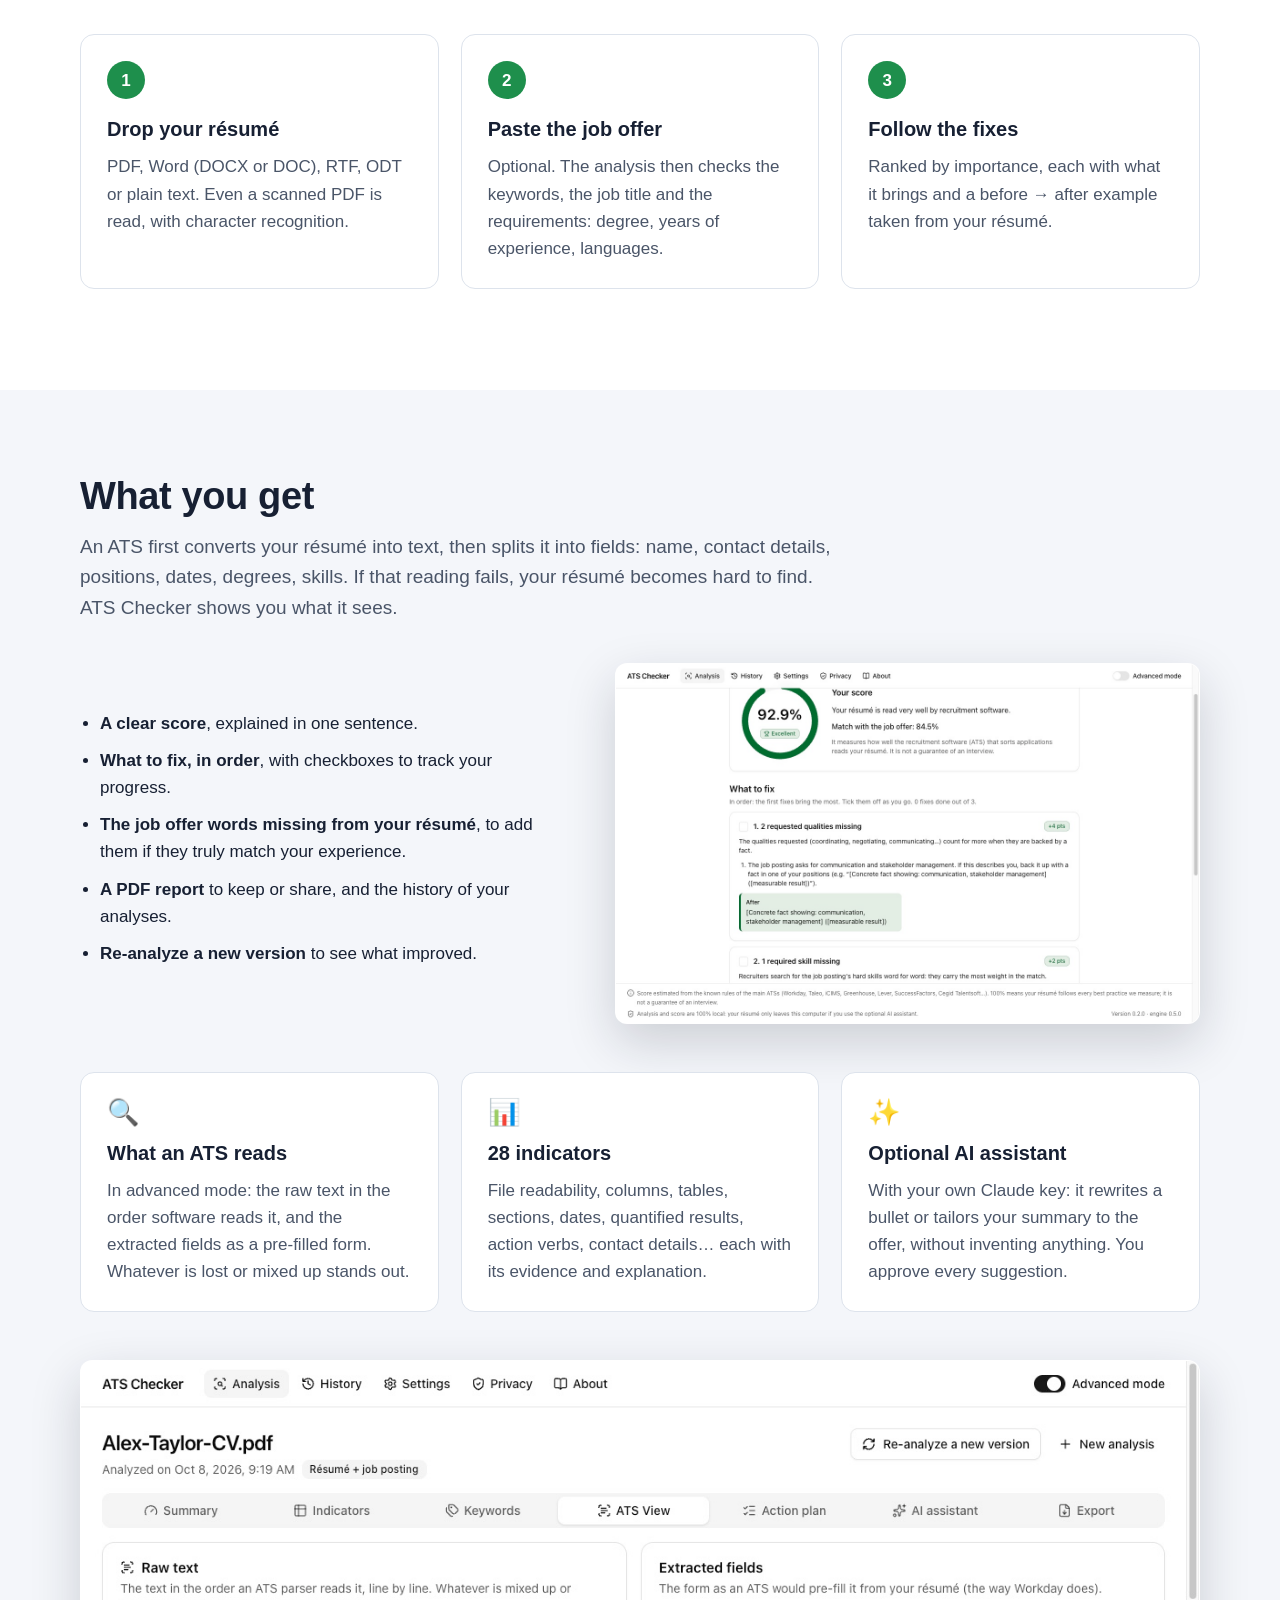
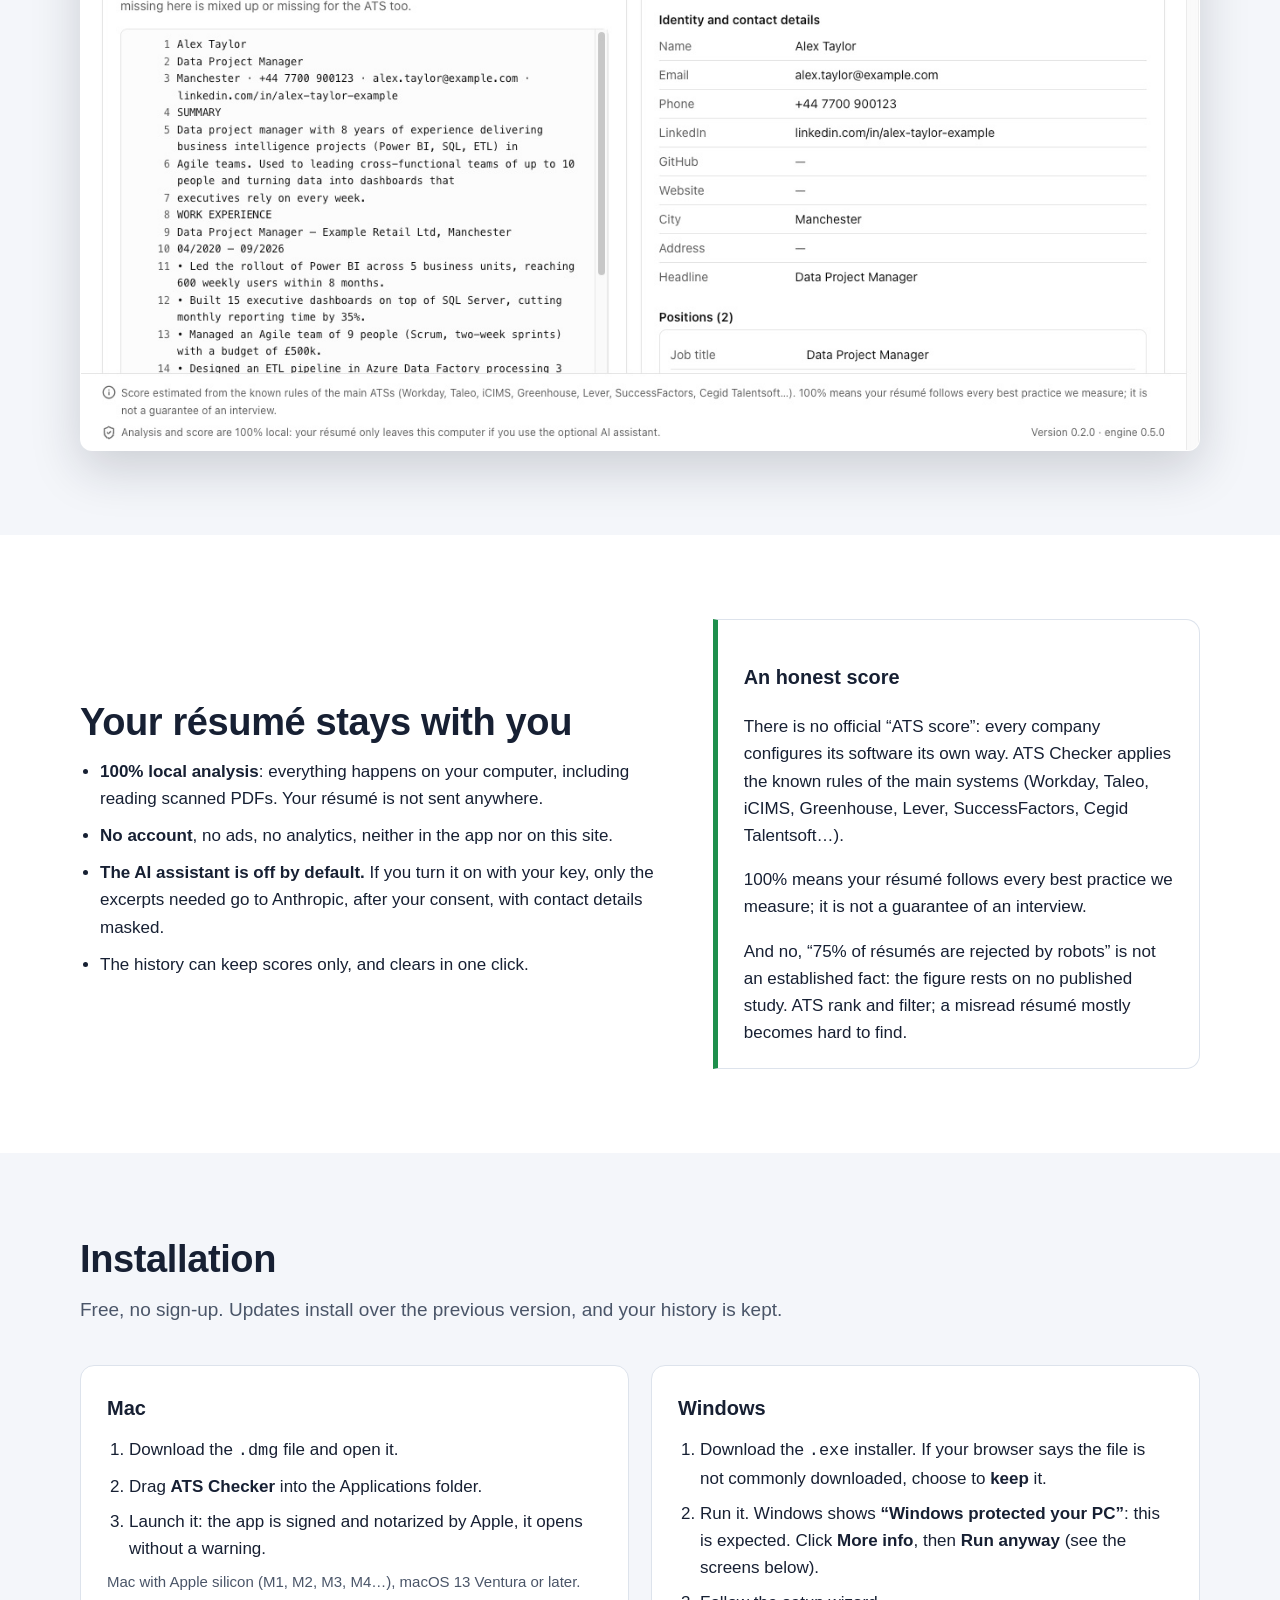
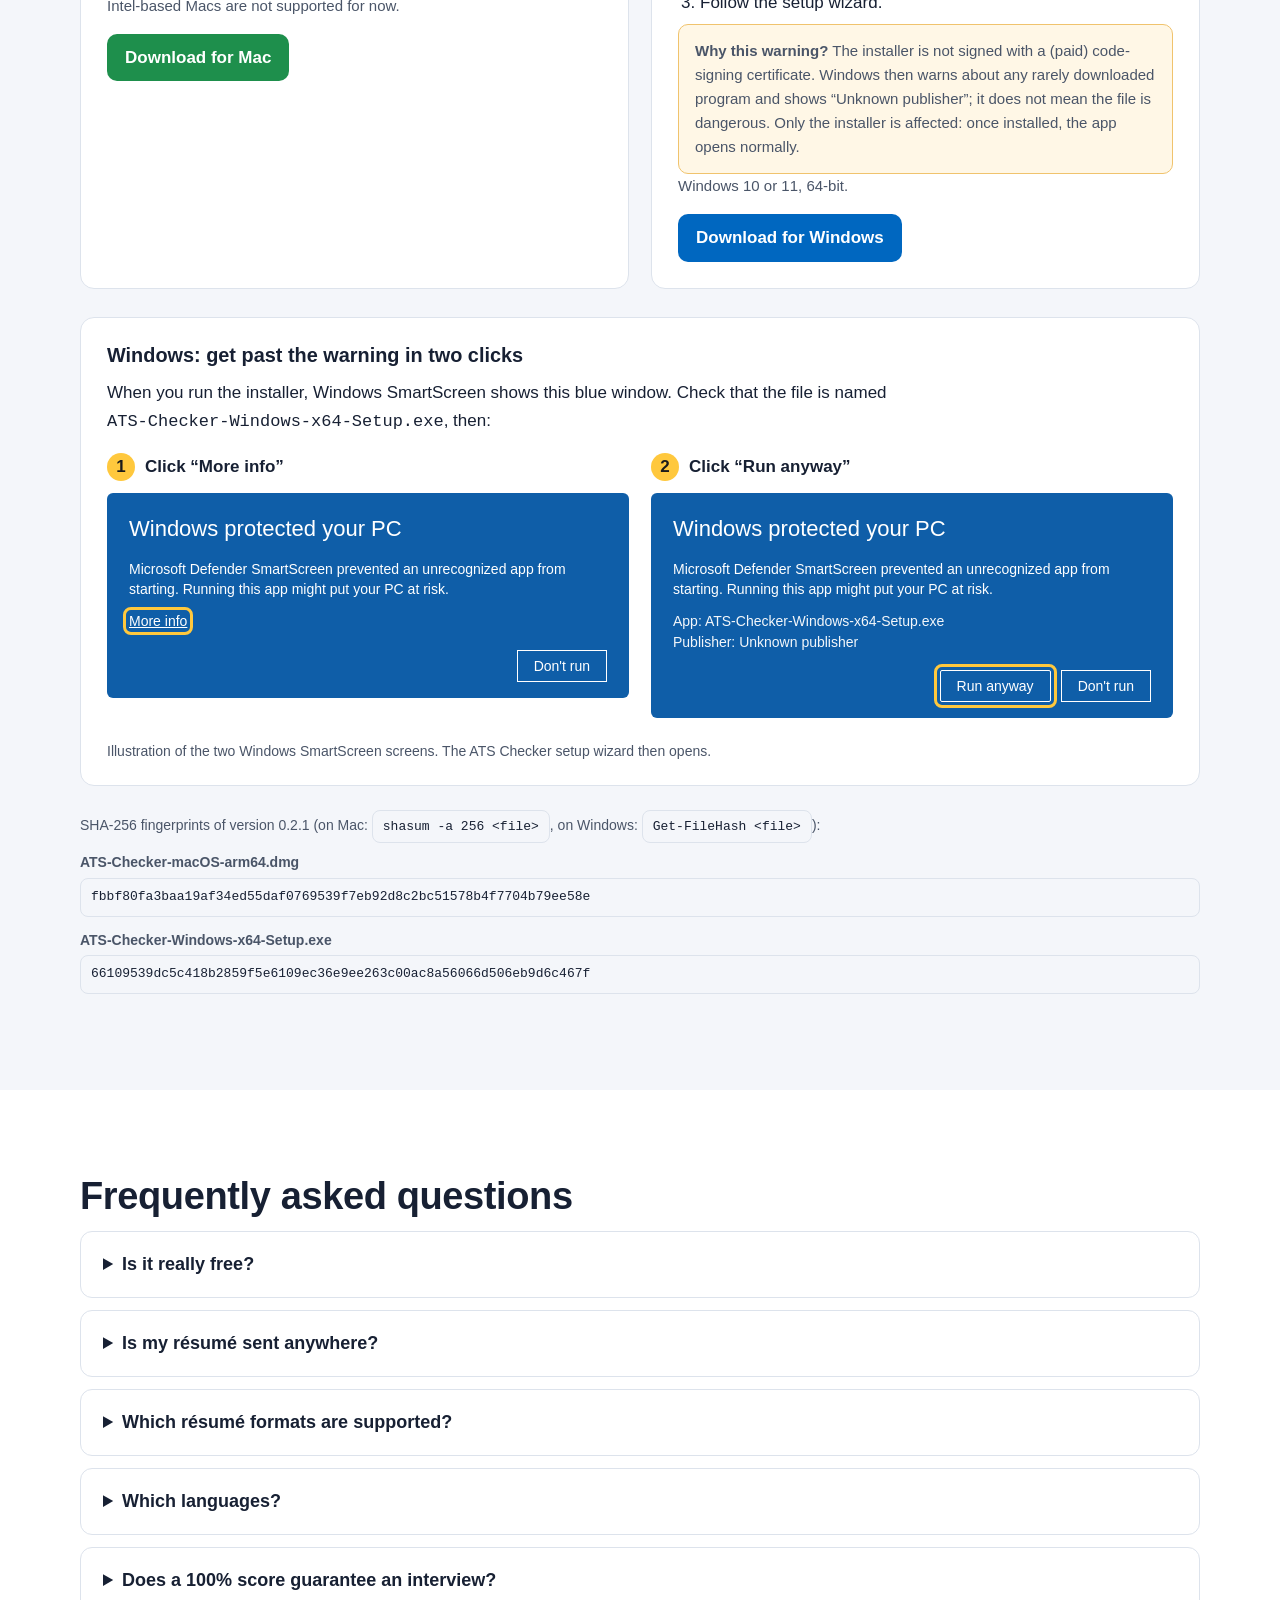
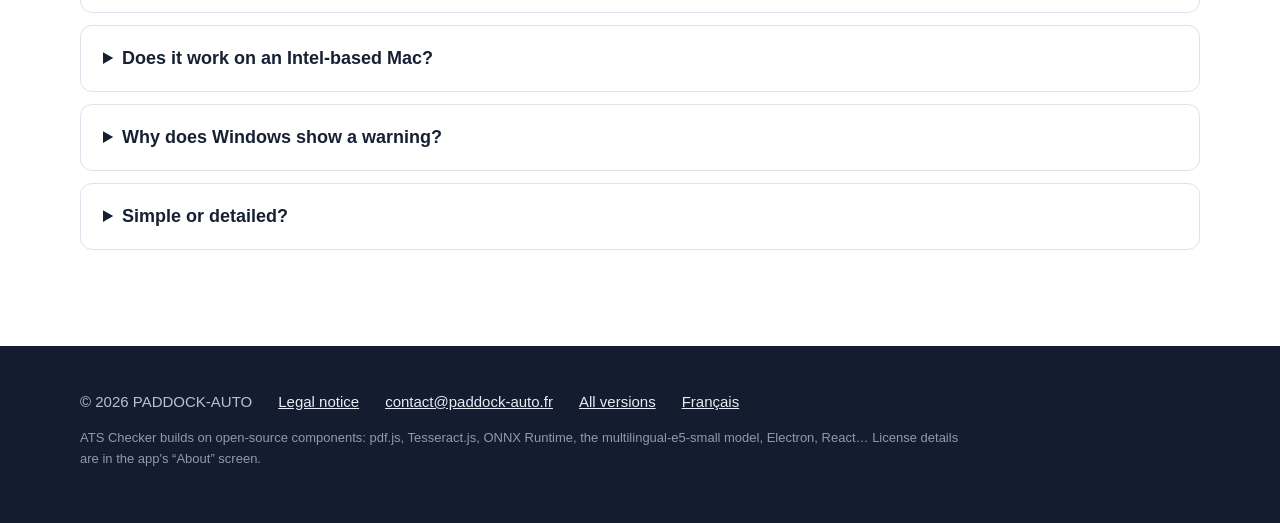
==== commit 0028c270: "Version 0.2.1 ; avertissement Windows expliqué en évidence - Encadré sous les boutons de téléchargem" ====
--- a/en/index.html
+++ b/en/index.html
@@ -10,18 +10,32 @@
     />
     <link rel="canonical" href="https://paddock-auto.github.io/ats-checker-site/en/" />
     <link rel="alternate" hreflang="fr" href="https://paddock-auto.github.io/ats-checker-site/" />
-    <link rel="alternate" hreflang="en" href="https://paddock-auto.github.io/ats-checker-site/en/" />
-    <link rel="alternate" hreflang="x-default" href="https://paddock-auto.github.io/ats-checker-site/" />
+    <link
+      rel="alternate"
+      hreflang="en"
+      href="https://paddock-auto.github.io/ats-checker-site/en/"
+    />
+    <link
+      rel="alternate"
+      hreflang="x-default"
+      href="https://paddock-auto.github.io/ats-checker-site/"
+    />
     <meta property="og:type" content="website" />
     <meta property="og:locale" content="en_GB" />
     <meta property="og:site_name" content="ATS Checker" />
-    <meta property="og:title" content="ATS Checker — is your résumé read correctly by recruitment software?" />
+    <meta
+      property="og:title"
+      content="ATS Checker — is your résumé read correctly by recruitment software?"
+    />
     <meta
       property="og:description"
       content="A score, what to fix and the missing keywords. Free, 100% local, Mac and Windows."
     />
     <meta property="og:url" content="https://paddock-auto.github.io/ats-checker-site/en/" />
-    <meta property="og:image" content="https://paddock-auto.github.io/ats-checker-site/assets/img/og-en.png" />
+    <meta
+      property="og:image"
+      content="https://paddock-auto.github.io/ats-checker-site/assets/img/og-en.png"
+    />
     <meta property="og:image:width" content="1200" />
     <meta property="og:image:height" content="630" />
     <meta name="twitter:card" content="summary_large_image" />
@@ -57,8 +71,8 @@
           <h1>Is your résumé read correctly by recruitment software?</h1>
           <p class="lead">
             ATS Checker reads your résumé the way applicant tracking systems (ATS) do. You get a
-            score, a precise list of what to fix and, if you paste a job offer, the keywords you
-            are missing.
+            score, a precise list of what to fix and, if you paste a job offer, the keywords you are
+            missing.
           </p>
           <ul class="pills">
             <li>Free</li>
@@ -72,24 +86,32 @@
               href="https://github.com/PADDOCK-AUTO/ats-checker-site/releases/latest/download/ATS-Checker-macOS-arm64.dmg"
             >
               Download for Mac
-              <small>Apple silicon · macOS 13 or later · 279 MB</small>
+              <small>Apple silicon · macOS 13 or later · 280 MB</small>
             </a>
             <a
               class="btn btn-windows"
               href="https://github.com/PADDOCK-AUTO/ats-checker-site/releases/latest/download/ATS-Checker-Windows-x64-Setup.exe"
             >
               Download for Windows
-              <small>Windows 10 or 11, 64-bit · 253 MB</small>
+              <small>Windows 10 or 11, 64-bit · 254 MB</small>
             </a>
           </div>
+          <p class="win-note">
+            <strong>On Windows, a warning appears:</strong> when you run the installer, Windows says
+            “Windows protected your PC”. This is expected for this free, unsigned software. Click
+            <strong>More info</strong>, then <strong>Run anyway</strong>.
+            <a href="#windows">See both screens</a>
+          </p>
           <p class="release-meta">
-            Version 0.2.0, released 8 October 2026 ·
+            Version 0.2.1, released 8 October 2026 ·
             <a href="https://github.com/PADDOCK-AUTO/ats-checker-site/releases">release notes</a> ·
             <a href="#install">installation help</a>
           </p>
           <div class="hero-shot">
             <div class="window">
-              <div class="window-bar" aria-hidden="true"><span></span><span></span><span></span></div>
+              <div class="window-bar" aria-hidden="true">
+                <span></span><span></span><span></span>
+              </div>
               <img
                 src="../assets/img/en-resultat.jpg"
                 width="1280"
@@ -119,8 +141,8 @@
             <li>
               <h3>Paste the job offer</h3>
               <p>
-                Optional. The analysis then checks the keywords, the job title and the
-                requirements: degree, years of experience, languages.
+                Optional. The analysis then checks the keywords, the job title and the requirements:
+                degree, years of experience, languages.
               </p>
             </li>
             <li>
@@ -238,9 +260,9 @@
               of an interview.
             </p>
             <p>
-              And no, “75% of résumés are rejected by robots” is not an established fact: the
-              figure rests on no published study. ATS rank and filter; a misread résumé mostly
-              becomes hard to find.
+              And no, “75% of résumés are rejected by robots” is not an established fact: the figure
+              rests on no published study. ATS rank and filter; a misread résumé mostly becomes hard
+              to find.
             </p>
           </div>
         </div>
@@ -258,7 +280,9 @@
               <ol>
                 <li>Download the <code>.dmg</code> file and open it.</li>
                 <li>Drag <strong>ATS Checker</strong> into the Applications folder.</li>
-                <li>Launch it: the app is signed and notarized by Apple, it opens without a warning.</li>
+                <li>
+                  Launch it: the app is signed and notarized by Apple, it opens without a warning.
+                </li>
               </ol>
               <p class="requirements">
                 Mac with Apple silicon (M1, M2, M3, M4…), macOS 13 Ventura or later. Intel-based
@@ -273,17 +297,22 @@
             <div class="card">
               <h3>Windows</h3>
               <ol>
-                <li>Download the <code>.exe</code> installer and run it.</li>
                 <li>
-                  If Windows shows “Windows protected your PC”, click <strong>More info</strong>,
-                  then <strong>Run anyway</strong>.
+                  Download the <code>.exe</code> installer. If your browser says the file is not
+                  commonly downloaded, choose to <strong>keep</strong> it.
+                </li>
+                <li>
+                  Run it. Windows shows <strong>“Windows protected your PC”</strong>: this is
+                  expected. Click <strong>More info</strong>, then <strong>Run anyway</strong> (see
+                  the screens below).
                 </li>
                 <li>Follow the setup wizard.</li>
               </ol>
               <p class="warning">
-                <strong>Why this warning?</strong> The installer is not yet signed with a paid
-                code-signing certificate; Windows warns about any unsigned program. You can check
-                that the file is intact with its fingerprint below.
+                <strong>Why this warning?</strong> The installer is not signed with a (paid)
+                code-signing certificate. Windows then warns about any rarely downloaded program and
+                shows “Unknown publisher”; it does not mean the file is dangerous. Only the
+                installer is affected: once installed, the app opens normally.
               </p>
               <p class="requirements">Windows 10 or 11, 64-bit.</p>
               <a
@@ -293,16 +322,58 @@
               >
             </div>
           </div>
+          <div id="windows" class="win-guide">
+            <h3>Windows: get past the warning in two clicks</h3>
+            <p>
+              When you run the installer, Windows SmartScreen shows this blue window. Check that the
+              file is named <code>ATS-Checker-Windows-x64-Setup.exe</code>, then:
+            </p>
+            <figure class="smartscreen">
+              <div class="ss-screen">
+                <p class="ss-step"><span class="ss-badge">1</span> Click “More info”</p>
+                <div class="ss-dialog" aria-hidden="true">
+                  <p class="ss-title">Windows protected your PC</p>
+                  <p class="ss-text">
+                    Microsoft Defender SmartScreen prevented an unrecognized app from starting.
+                    Running this app might put your PC at risk.
+                  </p>
+                  <p class="ss-link"><span class="ss-target">More info</span></p>
+                  <div class="ss-buttons"><span class="ss-btn">Don't run</span></div>
+                </div>
+              </div>
+              <div class="ss-screen">
+                <p class="ss-step"><span class="ss-badge">2</span> Click “Run anyway”</p>
+                <div class="ss-dialog" aria-hidden="true">
+                  <p class="ss-title">Windows protected your PC</p>
+                  <p class="ss-text">
+                    Microsoft Defender SmartScreen prevented an unrecognized app from starting.
+                    Running this app might put your PC at risk.
+                  </p>
+                  <p class="ss-meta">
+                    App: ATS-Checker-Windows-x64-Setup.exe<br />Publisher: Unknown publisher
+                  </p>
+                  <div class="ss-buttons">
+                    <span class="ss-btn ss-target">Run anyway</span
+                    ><span class="ss-btn">Don't run</span>
+                  </div>
+                </div>
+              </div>
+              <figcaption>
+                Illustration of the two Windows SmartScreen screens. The ATS Checker setup wizard
+                then opens.
+              </figcaption>
+            </figure>
+          </div>
           <div class="hash">
             <p>
-              SHA-256 fingerprints of version 0.2.0 (on Mac:
+              SHA-256 fingerprints of version 0.2.1 (on Mac:
               <code style="display: inline">shasum -a 256 &lt;file&gt;</code>, on Windows:
               <code style="display: inline">Get-FileHash &lt;file&gt;</code>):
             </p>
             <strong>ATS-Checker-macOS-arm64.dmg</strong>
-            <code>44881824d8e78bfff92c279acc46e93df07568450e089abe130a7ef95f577342</code>
+            <code>fbbf80fa3baa19af34ed55daf0769539f7eb92d8c2bc51578b4f7704b79ee58e</code>
             <strong>ATS-Checker-Windows-x64-Setup.exe</strong>
-            <code>93a0c63e50f1b4e4ace101371b74a1a94cfb07fe4aa06a1dd85696034693f378</code>
+            <code>66109539dc5c418b2859f5e6109ec36e9ee263c00ac8a56066d506eb9d6c467f</code>
           </div>
         </div>
       </section>
@@ -313,8 +384,8 @@
           <details>
             <summary>Is it really free?</summary>
             <p>
-              Yes: no subscription, no account, no ads. Only the optional AI assistant uses your
-              own Claude API key; that usage is then billed to you directly by Anthropic.
+              Yes: no subscription, no account, no ads. Only the optional AI assistant uses your own
+              Claude API key; that usage is then billed to you directly by Anthropic.
             </p>
           </details>
           <details>
@@ -353,17 +424,24 @@
           <details>
             <summary>Why does Windows show a warning?</summary>
             <p>
-              The Windows installer is not signed yet, so Windows SmartScreen warns about it like
-              any unsigned program. Click “More info”, then “Run anyway”. The Mac version is
-              signed and notarized by Apple.
+              The Windows installer is not signed with a code-signing certificate, which is a paid
+              certificate. Windows SmartScreen then warns about any rarely downloaded program: click
+              “More info”, then “Run anyway” (<a href="#windows">see the screens</a>). The warning
+              comes back with each newly downloaded installer, but not when you open the installed
+              app. The Mac version is signed and notarized by Apple.
+            </p>
+            <p>
+              On some Windows 11 PCs, Smart App Control is turned on. It blocks unsigned programs
+              without offering “Run anyway”, and allows no exception for a single program: ATS
+              Checker cannot then be installed without turning this protection off.
             </p>
           </details>
           <details>
             <summary>Simple or detailed?</summary>
             <p>
               The app opens in standard mode: your score and what to fix, without jargon. The
-              “Advanced mode” switch shows every detail: indicators, keywords, the ATS view,
-              exports and the AI assistant.
+              “Advanced mode” switch shows every detail: indicators, keywords, the ATS view, exports
+              and the AI assistant.
             </p>
           </details>
         </div>
@@ -386,6 +464,5 @@
         </p>
       </div>
     </footer>
-
   </body>
 </html>
--- a/assets/style.css
+++ b/assets/style.css
@@ -258,6 +258,23 @@
   color: #d6dcea;
 }
 
+/* Avertissement Windows sous les boutons, sur le fond sombre de l'accroche. */
+.win-note {
+  max-width: 760px;
+  margin: 18px 0 0;
+  padding: 12px 16px;
+  border-radius: 10px;
+  background: rgba(255, 200, 61, 0.12);
+  border: 1px solid rgba(255, 200, 61, 0.5);
+  color: #ffe7a8;
+  font-size: 15px;
+}
+
+.win-note strong,
+.win-note a {
+  color: #fff;
+}
+
 .hero-shot {
   margin: 56px auto 0;
   width: min(1040px, 100%);
@@ -489,6 +506,121 @@
   background: var(--blue);
 }
 
+/* Windows : les deux écrans de SmartScreen (illustration en HTML, sans image). */
+.win-guide {
+  /* Lien « Voir les deux écrans » : le titre ne doit pas passer sous l'en-tête collé. */
+  scroll-margin-top: 84px;
+  margin-top: 28px;
+  background: var(--card);
+  border: 1px solid var(--border);
+  border-radius: var(--radius);
+  padding: 22px 26px;
+}
+
+.win-guide h3 {
+  margin: 0 0 8px;
+}
+
+.win-guide p {
+  margin: 0 0 12px;
+}
+
+.win-guide > p code {
+  white-space: nowrap;
+}
+
+.smartscreen {
+  margin: 18px 0 0;
+  display: grid;
+  grid-template-columns: 1fr 1fr;
+  gap: 22px;
+}
+
+@media (max-width: 760px) {
+  .smartscreen {
+    grid-template-columns: 1fr;
+  }
+}
+
+.smartscreen figcaption {
+  grid-column: 1 / -1;
+  font-size: 14px;
+  color: var(--muted);
+}
+
+.ss-step {
+  display: flex;
+  align-items: center;
+  gap: 10px;
+  font-weight: 700;
+}
+
+.ss-badge {
+  flex: none;
+  display: inline-grid;
+  place-items: center;
+  width: 28px;
+  height: 28px;
+  border-radius: 50%;
+  background: #ffc83d;
+  color: #1b1b1b;
+  font-weight: 800;
+}
+
+.ss-dialog {
+  background: #0f5ea8;
+  color: #fff;
+  border-radius: 6px;
+  padding: 20px 22px 16px;
+  font-family:
+    'Segoe UI',
+    -apple-system,
+    BlinkMacSystemFont,
+    Roboto,
+    Arial,
+    sans-serif;
+  font-size: 14px;
+  line-height: 1.45;
+}
+
+.win-guide .ss-dialog p {
+  margin: 0 0 12px;
+}
+
+.win-guide .ss-dialog .ss-title {
+  font-size: 22px;
+  font-weight: 300;
+  margin-bottom: 14px;
+}
+
+.ss-link span {
+  text-decoration: underline;
+}
+
+.ss-meta {
+  opacity: 0.95;
+}
+
+.ss-buttons {
+  display: flex;
+  justify-content: flex-end;
+  flex-wrap: wrap;
+  gap: 10px;
+  margin-top: 18px;
+}
+
+.ss-btn {
+  border: 1px solid #fff;
+  padding: 5px 16px;
+  font-size: 14px;
+}
+
+.ss-target {
+  outline: 3px solid #ffc83d;
+  outline-offset: 3px;
+  border-radius: 2px;
+}
+
 .hash {
   margin-top: 28px;
   font-size: 14px;
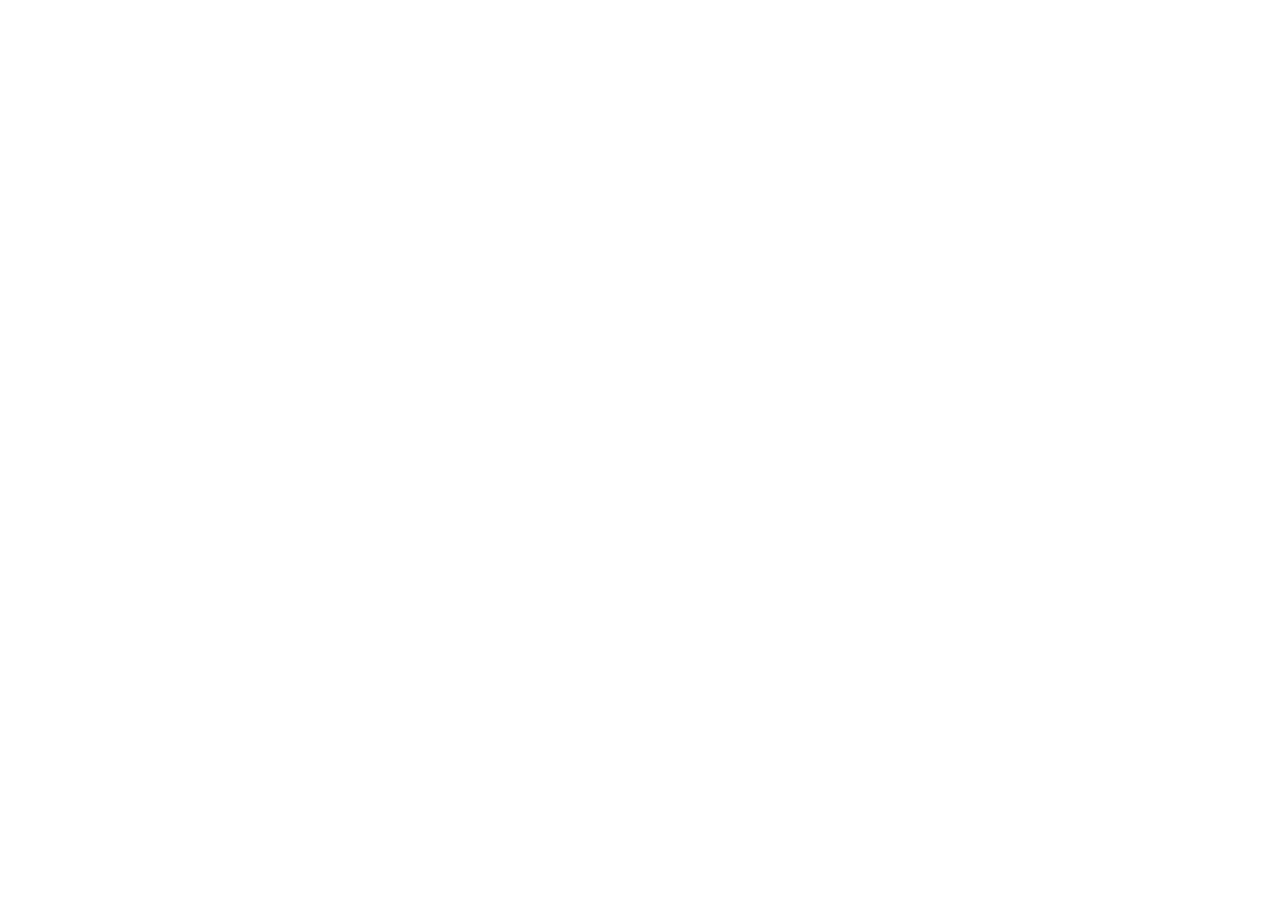
==== commit 724e7a6f: "Site déplacé vers https://will-dev-france.github.io/ATS/ : pages de redirection Co-Authored-By: Clau" ====
--- a/en/index.html
+++ b/en/index.html
@@ -3,466 +3,15 @@
   <head>
     <meta charset="utf-8" />
     <meta name="viewport" content="width=device-width, initial-scale=1" />
-    <title>ATS Checker — is your résumé read correctly by recruitment software?</title>
-    <meta
-      name="description"
-      content="ATS Checker reads your résumé the way recruitment software (ATS) does: a score, a list of what to fix and the job offer keywords you are missing. Free, 100% local, for Mac and Windows."
-    />
-    <link rel="canonical" href="https://paddock-auto.github.io/ats-checker-site/en/" />
-    <link rel="alternate" hreflang="fr" href="https://paddock-auto.github.io/ats-checker-site/" />
-    <link
-      rel="alternate"
-      hreflang="en"
-      href="https://paddock-auto.github.io/ats-checker-site/en/"
-    />
-    <link
-      rel="alternate"
-      hreflang="x-default"
-      href="https://paddock-auto.github.io/ats-checker-site/"
-    />
-    <meta property="og:type" content="website" />
-    <meta property="og:locale" content="en_GB" />
-    <meta property="og:site_name" content="ATS Checker" />
-    <meta
-      property="og:title"
-      content="ATS Checker — is your résumé read correctly by recruitment software?"
-    />
-    <meta
-      property="og:description"
-      content="A score, what to fix and the missing keywords. Free, 100% local, Mac and Windows."
-    />
-    <meta property="og:url" content="https://paddock-auto.github.io/ats-checker-site/en/" />
-    <meta
-      property="og:image"
-      content="https://paddock-auto.github.io/ats-checker-site/assets/img/og-en.png"
-    />
-    <meta property="og:image:width" content="1200" />
-    <meta property="og:image:height" content="630" />
-    <meta name="twitter:card" content="summary_large_image" />
-    <meta name="theme-color" content="#1f2a44" />
-    <link rel="icon" type="image/png" sizes="32x32" href="../assets/img/favicon-32.png" />
-    <link rel="icon" type="image/png" sizes="64x64" href="../assets/img/favicon-64.png" />
-    <link rel="apple-touch-icon" href="../assets/img/apple-touch-icon.png" />
-    <link rel="stylesheet" href="../assets/style.css?v=2" />
+    <title>ATS Checker has moved</title>
+    <meta name="robots" content="noindex" />
+    <link rel="canonical" href="https://will-dev-france.github.io/ATS/en/" />
+    <meta http-equiv="refresh" content="0; url=https://will-dev-france.github.io/ATS/en/" />
+    <script>
+      location.replace('https://will-dev-france.github.io/ATS/en/' + location.hash);
+    </script>
   </head>
   <body>
-    <a class="skip-link" href="#content">Skip to content</a>
-
-    <header class="site-header">
-      <div class="container">
-        <a class="brand" href="./">
-          <img src="../assets/img/icon-512.png" alt="" width="34" height="34" />
-          ATS Checker
-        </a>
-        <nav class="site-nav" aria-label="Sections">
-          <a href="#how-it-works">How it works</a>
-          <a href="#features">Features</a>
-          <a href="#privacy">Privacy</a>
-          <a href="#install">Install</a>
-          <a href="#faq">FAQ</a>
-        </nav>
-        <a class="lang-switch" href="../" hreflang="fr" lang="fr">Français</a>
-      </div>
-    </header>
-
-    <main id="content">
-      <div class="hero">
-        <div class="container">
-          <h1>Is your résumé read correctly by recruitment software?</h1>
-          <p class="lead">
-            ATS Checker reads your résumé the way applicant tracking systems (ATS) do. You get a
-            score, a precise list of what to fix and, if you paste a job offer, the keywords you are
-            missing.
-          </p>
-          <ul class="pills">
-            <li>Free</li>
-            <li>100% local</li>
-            <li>No account</li>
-            <li>Mac and Windows</li>
-          </ul>
-          <div class="downloads">
-            <a
-              class="btn btn-mac"
-              href="https://github.com/PADDOCK-AUTO/ats-checker-site/releases/latest/download/ATS-Checker-macOS-arm64.dmg"
-            >
-              Download for Mac
-              <small>Apple silicon · macOS 13 or later · 280 MB</small>
-            </a>
-            <a
-              class="btn btn-windows"
-              href="https://github.com/PADDOCK-AUTO/ats-checker-site/releases/latest/download/ATS-Checker-Windows-x64-Setup.exe"
-            >
-              Download for Windows
-              <small>Windows 10 or 11, 64-bit · 254 MB</small>
-            </a>
-          </div>
-          <p class="win-note">
-            <strong>On Windows, a warning appears:</strong> when you run the installer, Windows says
-            “Windows protected your PC”. This is expected for this free, unsigned software. Click
-            <strong>More info</strong>, then <strong>Run anyway</strong>.
-            <a href="#windows">See both screens</a>
-          </p>
-          <p class="release-meta">
-            Version 0.2.1, released 8 October 2026 ·
-            <a href="https://github.com/PADDOCK-AUTO/ats-checker-site/releases">release notes</a> ·
-            <a href="#install">installation help</a>
-          </p>
-          <div class="hero-shot">
-            <div class="window">
-              <div class="window-bar" aria-hidden="true">
-                <span></span><span></span><span></span>
-              </div>
-              <img
-                src="../assets/img/en-resultat.jpg"
-                width="1280"
-                height="788"
-                alt="Result of an analysis in standard mode: the score, a plain-language sentence, the match with the job offer and the first fix to make."
-              />
-            </div>
-          </div>
-        </div>
-      </div>
-
-      <section id="how-it-works">
-        <div class="container">
-          <h2 class="section-title">How it works</h2>
-          <p class="section-lead">
-            Three steps, no settings, no jargon: the app opens in standard mode, designed for
-            everyone.
-          </p>
-          <ol class="steps">
-            <li>
-              <h3>Drop your résumé</h3>
-              <p>
-                PDF, Word (DOCX or DOC), RTF, ODT or plain text. Even a scanned PDF is read, with
-                character recognition.
-              </p>
-            </li>
-            <li>
-              <h3>Paste the job offer</h3>
-              <p>
-                Optional. The analysis then checks the keywords, the job title and the requirements:
-                degree, years of experience, languages.
-              </p>
-            </li>
-            <li>
-              <h3>Follow the fixes</h3>
-              <p>
-                Ranked by importance, each with what it brings and a before → after example taken
-                from your résumé.
-              </p>
-            </li>
-          </ol>
-        </div>
-      </section>
-
-      <section id="features" class="soft">
-        <div class="container">
-          <h2 class="section-title">What you get</h2>
-          <p class="section-lead">
-            An ATS first converts your résumé into text, then splits it into fields: name, contact
-            details, positions, dates, degrees, skills. If that reading fails, your résumé becomes
-            hard to find. ATS Checker shows you what it sees.
-          </p>
-          <div class="split">
-            <ul>
-              <li><strong>A clear score</strong>, explained in one sentence.</li>
-              <li>
-                <strong>What to fix, in order</strong>, with checkboxes to track your progress.
-              </li>
-              <li>
-                <strong>The job offer words missing from your résumé</strong>, to add them if they
-                truly match your experience.
-              </li>
-              <li>
-                <strong>A PDF report</strong> to keep or share, and the history of your analyses.
-              </li>
-              <li><strong>Re-analyze a new version</strong> to see what improved.</li>
-            </ul>
-            <div class="window rounded">
-              <img
-                src="../assets/img/en-corrections.jpg"
-                width="1280"
-                height="788"
-                alt="The list of fixes: each step has a checkbox, its gain in points and a before → after example."
-              />
-            </div>
-          </div>
-
-          <div class="grid" style="margin-top: 48px">
-            <div class="card">
-              <div class="icon" aria-hidden="true">🔍</div>
-              <h3>What an ATS reads</h3>
-              <p>
-                In advanced mode: the raw text in the order software reads it, and the extracted
-                fields as a pre-filled form. Whatever is lost or mixed up stands out.
-              </p>
-            </div>
-            <div class="card">
-              <div class="icon" aria-hidden="true">📊</div>
-              <h3>28 indicators</h3>
-              <p>
-                File readability, columns, tables, sections, dates, quantified results, action
-                verbs, contact details… each with its evidence and explanation.
-              </p>
-            </div>
-            <div class="card">
-              <div class="icon" aria-hidden="true">✨</div>
-              <h3>Optional AI assistant</h3>
-              <p>
-                With your own Claude key: it rewrites a bullet or tailors your summary to the offer,
-                without inventing anything. You approve every suggestion.
-              </p>
-            </div>
-          </div>
-
-          <div class="window rounded" style="margin-top: 48px">
-            <img
-              src="../assets/img/en-vue-ats.jpg"
-              width="1280"
-              height="788"
-              alt="Advanced mode, ATS View tab: on the left the raw text read line by line, on the right the extracted fields (name, email, phone, positions)."
-            />
-          </div>
-        </div>
-      </section>
-
-      <section id="privacy">
-        <div class="container split reverse">
-          <div>
-            <h2 class="section-title">Your résumé stays with you</h2>
-            <ul>
-              <li>
-                <strong>100% local analysis</strong>: everything happens on your computer, including
-                reading scanned PDFs. Your résumé is not sent anywhere.
-              </li>
-              <li>
-                <strong>No account</strong>, no ads, no analytics, neither in the app nor on this
-                site.
-              </li>
-              <li>
-                <strong>The AI assistant is off by default.</strong> If you turn it on with your
-                key, only the excerpts needed go to Anthropic, after your consent, with contact
-                details masked.
-              </li>
-              <li>The history can keep scores only, and clears in one click.</li>
-            </ul>
-          </div>
-          <div class="notice">
-            <h3>An honest score</h3>
-            <p>
-              There is no official “ATS score”: every company configures its software its own way.
-              ATS Checker applies the known rules of the main systems (Workday, Taleo, iCIMS,
-              Greenhouse, Lever, SuccessFactors, Cegid Talentsoft…).
-            </p>
-            <p>
-              100% means your résumé follows every best practice we measure; it is not a guarantee
-              of an interview.
-            </p>
-            <p>
-              And no, “75% of résumés are rejected by robots” is not an established fact: the figure
-              rests on no published study. ATS rank and filter; a misread résumé mostly becomes hard
-              to find.
-            </p>
-          </div>
-        </div>
-      </section>
-
-      <section id="install" class="soft">
-        <div class="container">
-          <h2 class="section-title">Installation</h2>
-          <p class="section-lead">
-            Free, no sign-up. Updates install over the previous version, and your history is kept.
-          </p>
-          <div class="install">
-            <div class="card">
-              <h3>Mac</h3>
-              <ol>
-                <li>Download the <code>.dmg</code> file and open it.</li>
-                <li>Drag <strong>ATS Checker</strong> into the Applications folder.</li>
-                <li>
-                  Launch it: the app is signed and notarized by Apple, it opens without a warning.
-                </li>
-              </ol>
-              <p class="requirements">
-                Mac with Apple silicon (M1, M2, M3, M4…), macOS 13 Ventura or later. Intel-based
-                Macs are not supported for now.
-              </p>
-              <a
-                class="dl-inline"
-                href="https://github.com/PADDOCK-AUTO/ats-checker-site/releases/latest/download/ATS-Checker-macOS-arm64.dmg"
-                >Download for Mac</a
-              >
-            </div>
-            <div class="card">
-              <h3>Windows</h3>
-              <ol>
-                <li>
-                  Download the <code>.exe</code> installer. If your browser says the file is not
-                  commonly downloaded, choose to <strong>keep</strong> it.
-                </li>
-                <li>
-                  Run it. Windows shows <strong>“Windows protected your PC”</strong>: this is
-                  expected. Click <strong>More info</strong>, then <strong>Run anyway</strong> (see
-                  the screens below).
-                </li>
-                <li>Follow the setup wizard.</li>
-              </ol>
-              <p class="warning">
-                <strong>Why this warning?</strong> The installer is not signed with a (paid)
-                code-signing certificate. Windows then warns about any rarely downloaded program and
-                shows “Unknown publisher”; it does not mean the file is dangerous. Only the
-                installer is affected: once installed, the app opens normally.
-              </p>
-              <p class="requirements">Windows 10 or 11, 64-bit.</p>
-              <a
-                class="dl-inline dl-windows"
-                href="https://github.com/PADDOCK-AUTO/ats-checker-site/releases/latest/download/ATS-Checker-Windows-x64-Setup.exe"
-                >Download for Windows</a
-              >
-            </div>
-          </div>
-          <div id="windows" class="win-guide">
-            <h3>Windows: get past the warning in two clicks</h3>
-            <p>
-              When you run the installer, Windows SmartScreen shows this blue window. Check that the
-              file is named <code>ATS-Checker-Windows-x64-Setup.exe</code>, then:
-            </p>
-            <figure class="smartscreen">
-              <div class="ss-screen">
-                <p class="ss-step"><span class="ss-badge">1</span> Click “More info”</p>
-                <div class="ss-dialog" aria-hidden="true">
-                  <p class="ss-title">Windows protected your PC</p>
-                  <p class="ss-text">
-                    Microsoft Defender SmartScreen prevented an unrecognized app from starting.
-                    Running this app might put your PC at risk.
-                  </p>
-                  <p class="ss-link"><span class="ss-target">More info</span></p>
-                  <div class="ss-buttons"><span class="ss-btn">Don't run</span></div>
-                </div>
-              </div>
-              <div class="ss-screen">
-                <p class="ss-step"><span class="ss-badge">2</span> Click “Run anyway”</p>
-                <div class="ss-dialog" aria-hidden="true">
-                  <p class="ss-title">Windows protected your PC</p>
-                  <p class="ss-text">
-                    Microsoft Defender SmartScreen prevented an unrecognized app from starting.
-                    Running this app might put your PC at risk.
-                  </p>
-                  <p class="ss-meta">
-                    App: ATS-Checker-Windows-x64-Setup.exe<br />Publisher: Unknown publisher
-                  </p>
-                  <div class="ss-buttons">
-                    <span class="ss-btn ss-target">Run anyway</span
-                    ><span class="ss-btn">Don't run</span>
-                  </div>
-                </div>
-              </div>
-              <figcaption>
-                Illustration of the two Windows SmartScreen screens. The ATS Checker setup wizard
-                then opens.
-              </figcaption>
-            </figure>
-          </div>
-          <div class="hash">
-            <p>
-              SHA-256 fingerprints of version 0.2.1 (on Mac:
-              <code style="display: inline">shasum -a 256 &lt;file&gt;</code>, on Windows:
-              <code style="display: inline">Get-FileHash &lt;file&gt;</code>):
-            </p>
-            <strong>ATS-Checker-macOS-arm64.dmg</strong>
-            <code>fbbf80fa3baa19af34ed55daf0769539f7eb92d8c2bc51578b4f7704b79ee58e</code>
-            <strong>ATS-Checker-Windows-x64-Setup.exe</strong>
-            <code>66109539dc5c418b2859f5e6109ec36e9ee263c00ac8a56066d506eb9d6c467f</code>
-          </div>
-        </div>
-      </section>
-
-      <section id="faq" class="faq">
-        <div class="container">
-          <h2 class="section-title">Frequently asked questions</h2>
-          <details>
-            <summary>Is it really free?</summary>
-            <p>
-              Yes: no subscription, no account, no ads. Only the optional AI assistant uses your own
-              Claude API key; that usage is then billed to you directly by Anthropic.
-            </p>
-          </details>
-          <details>
-            <summary>Is my résumé sent anywhere?</summary>
-            <p>
-              No. The analysis runs entirely on your computer. Nothing leaves without your action:
-              only the AI assistant, if you turn it on and consent, sends excerpts to Anthropic.
-            </p>
-          </details>
-          <details>
-            <summary>Which résumé formats are supported?</summary>
-            <p>
-              PDF (text or scanned), Word (DOCX, DOC), RTF, ODT, plain text, and even a PNG or JPG
-              image. Text PDFs and Word files are the most reliable, for ATS Checker as for
-              recruitment software.
-            </p>
-          </details>
-          <details>
-            <summary>Which languages?</summary>
-            <p>
-              Résumés and job offers can be in French or English: the language is detected
-              automatically. The app is available in French and English.
-            </p>
-          </details>
-          <details>
-            <summary>Does a 100% score guarantee an interview?</summary>
-            <p>
-              No. It means your résumé follows every best practice we measure to be read and found
-              correctly. The final choice is still a recruiter's.
-            </p>
-          </details>
-          <details>
-            <summary>Does it work on an Intel-based Mac?</summary>
-            <p>Not for now: the Mac version requires Apple silicon (M1 and later).</p>
-          </details>
-          <details>
-            <summary>Why does Windows show a warning?</summary>
-            <p>
-              The Windows installer is not signed with a code-signing certificate, which is a paid
-              certificate. Windows SmartScreen then warns about any rarely downloaded program: click
-              “More info”, then “Run anyway” (<a href="#windows">see the screens</a>). The warning
-              comes back with each newly downloaded installer, but not when you open the installed
-              app. The Mac version is signed and notarized by Apple.
-            </p>
-            <p>
-              On some Windows 11 PCs, Smart App Control is turned on. It blocks unsigned programs
-              without offering “Run anyway”, and allows no exception for a single program: ATS
-              Checker cannot then be installed without turning this protection off.
-            </p>
-          </details>
-          <details>
-            <summary>Simple or detailed?</summary>
-            <p>
-              The app opens in standard mode: your score and what to fix, without jargon. The
-              “Advanced mode” switch shows every detail: indicators, keywords, the ATS view, exports
-              and the AI assistant.
-            </p>
-          </details>
-        </div>
-      </section>
-    </main>
-
-    <footer class="site-footer">
-      <div class="container">
-        <div class="row">
-          <span>© 2026 PADDOCK-AUTO</span>
-          <a href="legal.html">Legal notice</a>
-          <a href="mailto:contact@paddock-auto.fr">contact@paddock-auto.fr</a>
-          <a href="https://github.com/PADDOCK-AUTO/ats-checker-site/releases">All versions</a>
-          <a href="../" hreflang="fr" lang="fr">Français</a>
-        </div>
-        <p class="credits">
-          ATS Checker builds on open-source components: pdf.js, Tesseract.js, ONNX Runtime, the
-          multilingual-e5-small model, Electron, React… License details are in the app's “About”
-          screen.
-        </p>
-      </div>
-    </footer>
+    <p>ATS Checker has moved: <a href="https://will-dev-france.github.io/ATS/en/">https://will-dev-france.github.io/ATS/en/</a></p>
   </body>
 </html>
